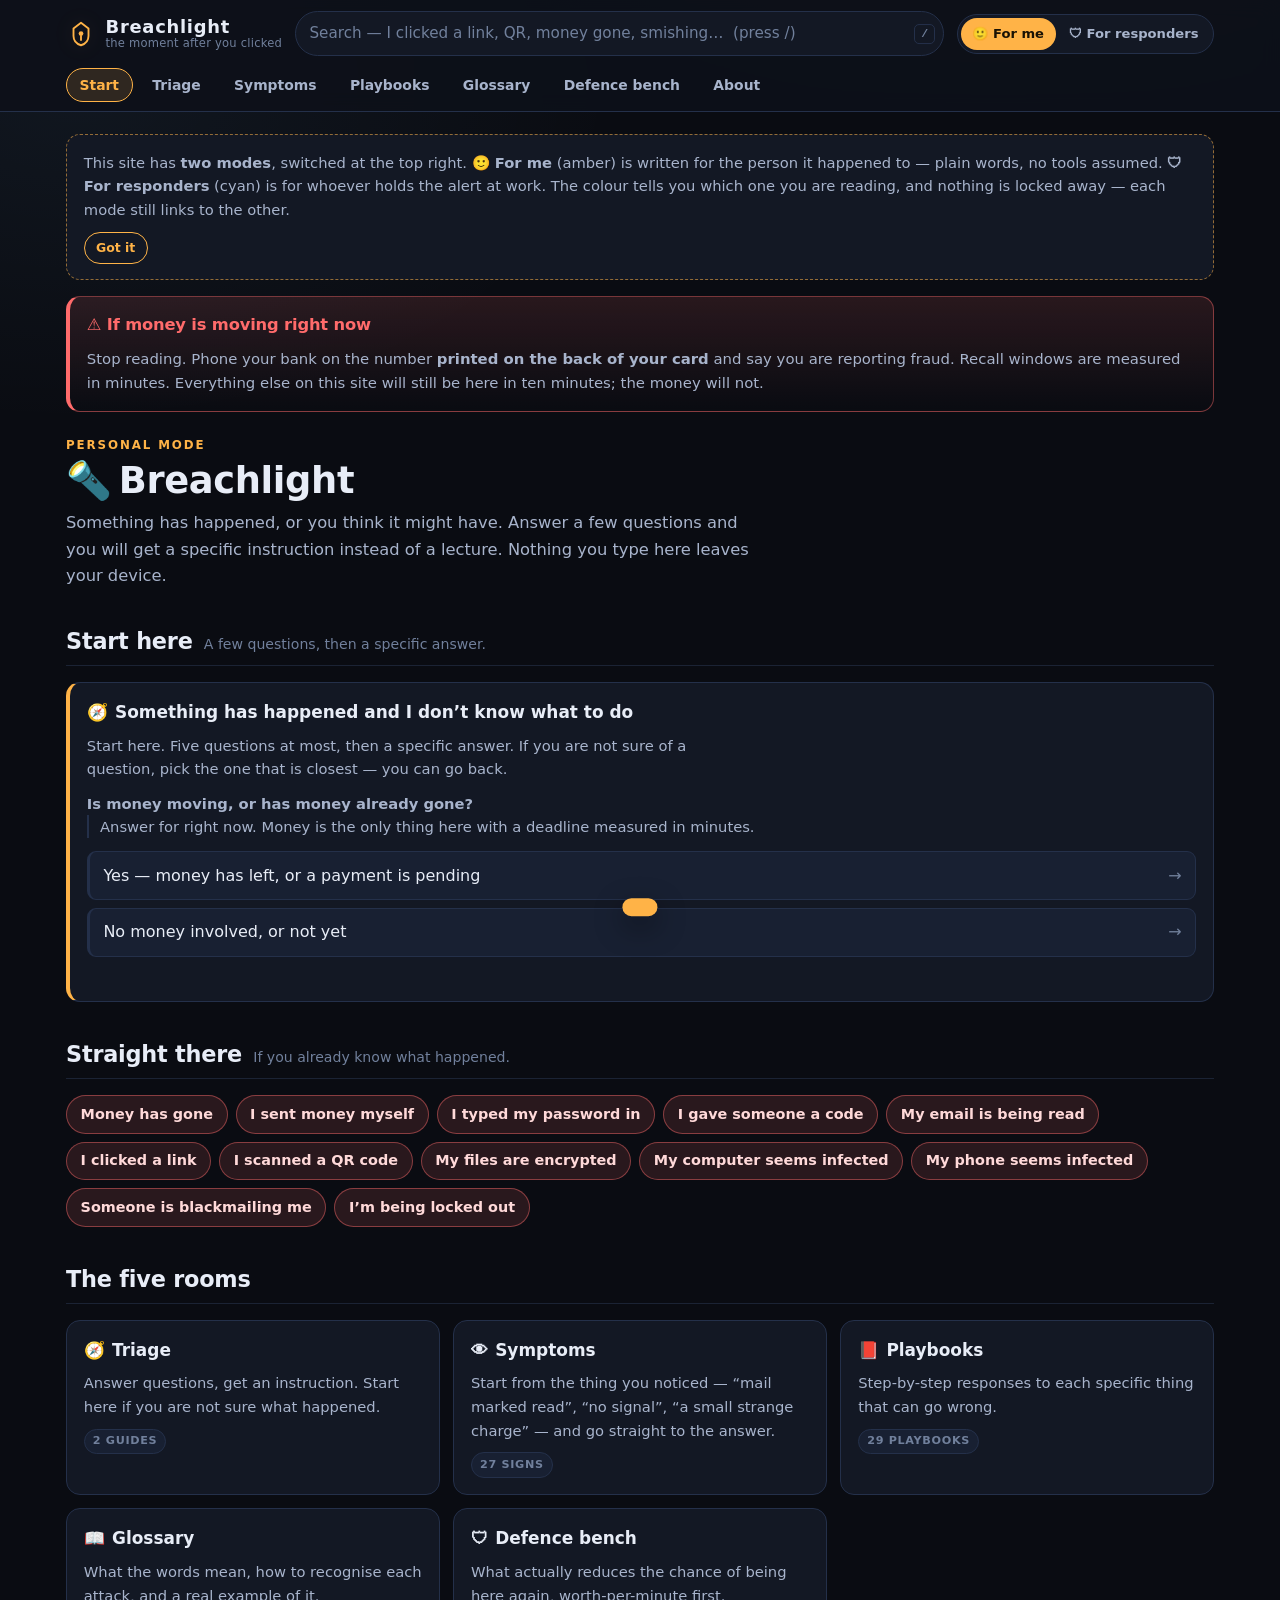
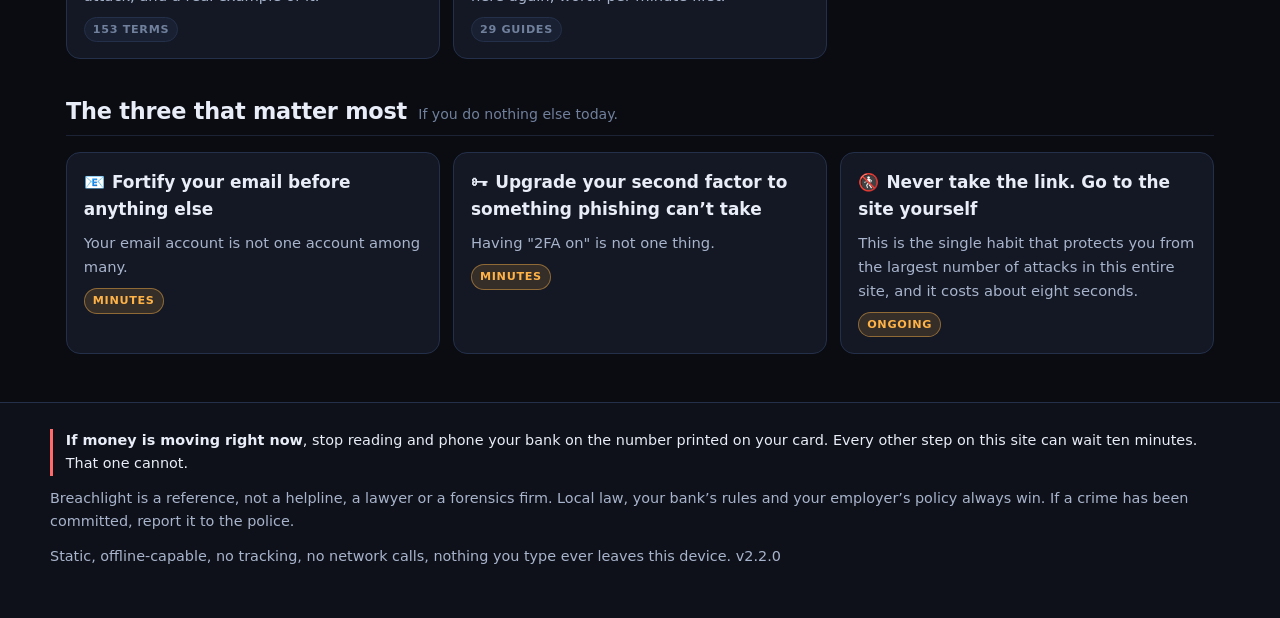
==== index.html @ ed61ec13 "Breachlight: migrate from rami.party/workshop/breachlight to breach.labidi.eu Full site + Logscope +" ====
<!DOCTYPE html>
<html lang="en" data-aud="user">

<head>
    <meta charset="UTF-8">
    <meta name="viewport" content="width=device-width, initial-scale=1.0, viewport-fit=cover">
    <title>Breachlight · What to do the moment after you clicked</title>

    <meta name="description"
        content="Breachlight — incident triage for the moment after you clicked. Interactive decision trees for phishing, stolen passwords, missing money, malicious QR codes, hijacked accounts and ransomware, plus a plain-language glossary and a defence bench. Two modes: one for people, one for responders.">
    <meta name="theme-color" content="#0a0c12">
    <meta name="color-scheme" content="dark">
    <meta name="robots" content="index, follow">
    <link rel="canonical" href="https://breach.labidi.eu/">

    <!--
      OFFLINE POLICY
      No fonts, no CDNs, no analytics, no frameworks, no trackers. Every byte
      this page needs is in this folder. A page that tells you not to trust
      strange servers has no business calling any.
    -->
    <link rel="stylesheet" href="style.css">
    <link rel="manifest" href="manifest.webmanifest">
    <link rel="icon"
        href="data:image/svg+xml,%3Csvg xmlns='http://www.w3.org/2000/svg' viewBox='0 0 64 64'%3E%3Crect width='64' height='64' rx='12' fill='%230a0c12'/%3E%3Cpath d='M32 8 L48 20 v16 c0 10-7 17-16 20-9-3-16-10-16-20V20Z' fill='none' stroke='%23ffb347' stroke-width='3.5' stroke-linejoin='round'/%3E%3Ccircle cx='32' cy='31' r='5' fill='%23ffb347'/%3E%3Cpath d='M32 36v9' stroke='%23ffb347' stroke-width='3.5' stroke-linecap='round'/%3E%3C/svg%3E">
</head>

<body>
    <a class="skip" href="#main">Skip to content</a>

    <header class="hdr">
        <div class="hdr-row">
            <a class="brand" href="#/" aria-label="Breachlight — home">
                <span class="brand-mark" aria-hidden="true">
                    <svg viewBox="0 0 64 64" width="30" height="30">
                        <path d="M32 8 L48 20 v16 c0 10-7 17-16 20-9-3-16-10-16-20V20Z" fill="none"
                            stroke="currentColor" stroke-width="4" stroke-linejoin="round" />
                        <circle cx="32" cy="31" r="5" fill="currentColor" />
                        <path d="M32 36v9" stroke="currentColor" stroke-width="4" stroke-linecap="round" />
                    </svg>
                </span>
                <span class="brand-text">
                    <b>Breachlight</b>
                    <small>the moment after you clicked</small>
                </span>
            </a>

            <div class="hdr-search">
                <label class="sr-only" for="q">Search everything</label>
                <input id="q" type="search" autocomplete="off" spellcheck="false" enterkeyhint="search"
                    placeholder="Search — I clicked a link, QR, money gone, smishing…  (press /)">
                <kbd class="search-kbd" aria-hidden="true">/</kbd>
            </div>

            <div class="hdr-tools">
                <div class="aud-switch" role="group" aria-label="Who is reading">
                    <button type="button" class="aud-btn" data-aud-set="user" aria-pressed="true">
                        <span aria-hidden="true">🙂</span> For me
                    </button>
                    <button type="button" class="aud-btn" data-aud-set="pro" aria-pressed="false">
                        <span aria-hidden="true">🛡</span> For responders
                    </button>
                </div>
                <button type="button" id="installBtn" class="icon-btn" hidden
                    title="Install Breachlight as an app on this device">⤓</button>
            </div>
        </div>

        <nav class="rail" id="rail" aria-label="Sections"></nav>
    </header>

    <div class="shell">
        <main id="main" tabindex="-1"></main>
    </div>

    <footer class="ftr">
        <p class="panic"><b>If money is moving right now</b>, stop reading and phone your bank on the
            number printed on your card. Every other step on this site can wait ten minutes. That one cannot.</p>
        <p>Breachlight is a reference, not a helpline, a lawyer or a forensics firm. Local law, your bank’s
            rules and your employer’s policy always win. If a crime has been committed, report it to the police.</p>
        <p class="muted">Static, offline-capable, no tracking, no network calls, nothing you type ever
            leaves this device. <span id="verLine"></span></p>
    </footer>

    <div id="toast" class="toast" role="status" aria-live="polite"></div>

    <script src="core.js"></script>

    <script src="data-terms.js"></script>
    <script src="data-defend.js"></script>
    <script src="data-plays.js"></script>
    <script src="data-trees.js"></script>
    <script src="data-logs.js"></script>
    <script src="data-ad-entra.js"></script>
    <script src="data-ad-entra-plays.js"></script>
    <script src="data-phish-plays.js"></script>

    <script src="pages.js"></script>
    <script src="app.js"></script>
</body>

</html>
---- style.css ----
/* ==========================================================================
   Breachlight — style.css
   --------------------------------------------------------------------------
   One stylesheet, no imports, no web fonts. The whole palette pivots on
   [data-aud] so the responder mode reads as a different instrument without
   duplicating a single rule.
   ========================================================================== */

:root {
    --bg: #0a0c12;
    --bg-2: #0e1119;
    --panel: #131824;
    --panel-2: #182032;
    --line: #24304a;
    --line-soft: #1b2334;

    --ink: #e8edf7;
    --ink-2: #a8b4cc;
    --ink-3: #71809c;

    --accent: #ffb347;
    --accent-ink: #1a1204;
    --accent-soft: rgba(255, 179, 71, .14);

    --crit: #ff6b6b;
    --crit-soft: rgba(255, 107, 107, .13);
    --warn: #ffd166;
    --ok: #5fd39b;
    --ok-soft: rgba(95, 211, 155, .13);
    --info: #7cc4ff;

    --radius: 14px;
    --radius-s: 9px;
    --shadow: 0 10px 30px rgba(0, 0, 0, .45);
    --maxw: 1180px;

    --fs: 16px;
    --mono: ui-monospace, "Cascadia Mono", "SFMono-Regular", Menlo, Consolas, monospace;
    --sans: system-ui, -apple-system, "Segoe UI", Roboto, "Helvetica Neue", Arial, sans-serif;
}

html[data-aud="pro"] {
    --bg: #070a10;
    --bg-2: #0b0f16;
    --panel: #101722;
    --panel-2: #151f2e;
    --line: #1f3350;
    --accent: #56d3ff;
    --accent-ink: #04161d;
    --accent-soft: rgba(86, 211, 255, .13);
}

* {
    box-sizing: border-box;
}

html {
    font-size: var(--fs);
    scroll-behavior: smooth;
}

@media (prefers-reduced-motion: reduce) {
    html {
        scroll-behavior: auto;
    }

    *,
    *::before,
    *::after {
        animation-duration: .001ms !important;
        transition-duration: .001ms !important;
    }
}

body {
    margin: 0;
    background:
        radial-gradient(1100px 620px at 78% -12%, rgba(255, 179, 71, .07), transparent 62%),
        radial-gradient(900px 560px at 6% 4%, rgba(124, 196, 255, .06), transparent 60%),
        var(--bg);
    color: var(--ink);
    font-family: var(--sans);
    line-height: 1.62;
    -webkit-text-size-adjust: 100%;
}

html[data-aud="pro"] body {
    background:
        radial-gradient(1100px 620px at 78% -12%, rgba(86, 211, 255, .08), transparent 62%),
        radial-gradient(900px 560px at 6% 4%, rgba(120, 90, 255, .05), transparent 60%),
        var(--bg);
}

img,
svg {
    max-width: 100%;
}

a {
    color: var(--accent);
    text-underline-offset: 3px;
}

a:hover {
    color: var(--ink);
}

:focus-visible {
    outline: 3px solid var(--accent);
    outline-offset: 2px;
    border-radius: 4px;
}

.sr-only {
    position: absolute !important;
    width: 1px;
    height: 1px;
    padding: 0;
    margin: -1px;
    overflow: hidden;
    clip: rect(0 0 0 0);
    white-space: nowrap;
    border: 0;
}

.skip {
    position: absolute;
    left: -9999px;
    top: 0;
    z-index: 60;
    background: var(--accent);
    color: var(--accent-ink);
    padding: .6rem 1rem;
    font-weight: 700;
    border-radius: 0 0 var(--radius-s) 0;
}

.skip:focus {
    left: 0;
}

/* ------------------------------------------------------------------ header */

.hdr {
    position: sticky;
    top: 0;
    z-index: 40;
    background: color-mix(in srgb, var(--bg-2) 92%, transparent);
    backdrop-filter: blur(10px);
    border-bottom: 1px solid var(--line);
}

.hdr-row {
    max-width: var(--maxw);
    margin: 0 auto;
    padding: .7rem 1rem;
    display: grid;
    grid-template-columns: minmax(0, auto) minmax(0, 1fr) minmax(0, auto);
    gap: .8rem;
    align-items: center;
}

.brand {
    display: flex;
    gap: .6rem;
    align-items: center;
    text-decoration: none;
    color: var(--accent);
    min-width: 0;
}

.brand-mark {
    display: grid;
    place-items: center;
    flex: 0 0 auto;
    filter: drop-shadow(0 0 10px var(--accent-soft));
}

.brand-text {
    display: flex;
    flex-direction: column;
    line-height: 1.15;
    min-width: 0;
}

.brand-text b {
    font-size: 1.12rem;
    letter-spacing: .04em;
    color: var(--ink);
}

.brand-text small {
    font-size: .72rem;
    color: var(--ink-3);
    letter-spacing: .02em;
}

.hdr-search {
    position: relative;
    min-width: 0;
}

.hdr-search input {
    width: 100%;
    padding: .58rem 2.2rem .58rem .85rem;
    background: var(--panel);
    border: 1px solid var(--line);
    border-radius: 999px;
    color: var(--ink);
    font: inherit;
    font-size: .95rem;
}

.hdr-search input::placeholder {
    color: var(--ink-3);
}

.search-kbd {
    position: absolute;
    right: .55rem;
    top: 50%;
    transform: translateY(-50%);
    font: 600 .72rem/1 var(--mono);
    color: var(--ink-3);
    border: 1px solid var(--line);
    border-radius: 5px;
    padding: .2rem .38rem;
    pointer-events: none;
}

.hdr-tools {
    display: flex;
    gap: .5rem;
    align-items: center;
    justify-content: flex-end;
}

.aud-switch {
    display: flex;
    background: var(--panel);
    border: 1px solid var(--line);
    border-radius: 999px;
    padding: 3px;
    gap: 2px;
}

.aud-btn {
    font: inherit;
    font-size: .82rem;
    font-weight: 600;
    color: var(--ink-2);
    background: transparent;
    border: 0;
    border-radius: 999px;
    padding: .34rem .72rem;
    cursor: pointer;
    white-space: nowrap;
}

.aud-btn[aria-pressed="true"] {
    background: var(--accent);
    color: var(--accent-ink);
}

.icon-btn {
    font: inherit;
    background: var(--panel);
    border: 1px solid var(--line);
    color: var(--ink-2);
    border-radius: var(--radius-s);
    padding: .38rem .6rem;
    cursor: pointer;
}

.icon-btn:hover {
    color: var(--accent);
    border-color: var(--accent);
}

.rail {
    max-width: var(--maxw);
    margin: 0 auto;
    padding: 0 1rem .55rem;
    display: flex;
    gap: .4rem;
    overflow-x: auto;
    scrollbar-width: thin;
}

.rail a {
    flex: 0 0 auto;
    text-decoration: none;
    color: var(--ink-2);
    font-size: .87rem;
    font-weight: 600;
    padding: .32rem .78rem;
    border-radius: 999px;
    border: 1px solid transparent;
    white-space: nowrap;
}

.rail a:hover {
    color: var(--ink);
    background: var(--panel);
}

.rail a[aria-current="page"] {
    color: var(--accent);
    border-color: var(--accent);
    background: var(--accent-soft);
}

/* -------------------------------------------------------------------- shell */

.shell {
    max-width: var(--maxw);
    margin: 0 auto;
    padding: 1.4rem 1rem 3rem;
}

main:focus {
    outline: none;
}

.page-head {
    margin-bottom: 1.4rem;
}

.eyebrow {
    margin: 0 0 .25rem;
    font-size: .74rem;
    letter-spacing: .16em;
    text-transform: uppercase;
    color: var(--accent);
    font-weight: 700;
}

h1 {
    margin: 0 0 .5rem;
    font-size: clamp(1.55rem, 4.2vw, 2.3rem);
    line-height: 1.18;
    letter-spacing: -.01em;
}

h2 {
    font-size: clamp(1.15rem, 2.6vw, 1.4rem);
    margin: 2rem 0 .8rem;
    letter-spacing: -.01em;
}

h3 {
    font-size: 1.06rem;
    margin: 0 0 .45rem;
}

h4 {
    font-size: .97rem;
    margin: 1rem 0 .35rem;
}

p {
    margin: 0 0 .8rem;
}

.lede {
    color: var(--ink-2);
    font-size: 1.02rem;
    max-width: 68ch;
}

.muted {
    color: var(--ink-3);
    font-size: .88rem;
}

code {
    font-family: var(--mono);
    font-size: .88em;
    background: var(--panel-2);
    border: 1px solid var(--line-soft);
    border-radius: 5px;
    padding: .06em .34em;
    word-break: break-word;
}

.g {
    margin-right: .45rem;
}

.sec-head {
    display: flex;
    align-items: baseline;
    gap: .7rem;
    border-bottom: 1px solid var(--line-soft);
    padding-bottom: .35rem;
    margin: 2.1rem 0 1rem;
    flex-wrap: wrap;
}

.sec-head h2 {
    margin: 0;
}

.sec-head .muted {
    margin: 0;
}

/* --------------------------------------------------------------- the panic */

.panic-bar {
    display: grid;
    gap: .55rem;
    background: linear-gradient(180deg, var(--crit-soft), transparent);
    border: 1px solid color-mix(in srgb, var(--crit) 45%, transparent);
    border-left: 4px solid var(--crit);
    border-radius: var(--radius);
    padding: .95rem 1.05rem;
    margin: 0 0 1.5rem;
}

.panic-bar h2 {
    margin: 0;
    font-size: 1.02rem;
    color: var(--crit);
}

.panic-bar p {
    margin: 0;
    color: var(--ink-2);
    font-size: .93rem;
}

/* One-time explainer of the two modes, shown on the first visit only. */
.mode-intro {
    display: grid;
    gap: .6rem;
    justify-items: start;
    background: var(--panel);
    border: 1px dashed color-mix(in srgb, var(--accent) 55%, transparent);
    border-radius: var(--radius);
    padding: .95rem 1.05rem;
    margin: 0 0 1rem;
}

.mode-intro p {
    margin: 0;
    color: var(--ink-2);
    font-size: .92rem;
}

/* Programmatic focus targets (tree questions/results) need no visible ring —
   they are not interactive; the ring stays on real controls. */
[tabindex="-1"]:focus {
    outline: none;
}

/* ---------------------------------------------------------------- controls */

.btn-row {
    display: flex;
    gap: .55rem;
    flex-wrap: wrap;
    margin: .9rem 0;
}

.btn {
    display: inline-flex;
    align-items: center;
    gap: .4rem;
    font: inherit;
    font-weight: 700;
    font-size: .92rem;
    text-decoration: none;
    cursor: pointer;
    padding: .55rem 1rem;
    border-radius: 999px;
    border: 1px solid var(--accent);
    background: var(--accent);
    color: var(--accent-ink);
}

.btn:hover {
    filter: brightness(1.12);
    color: var(--accent-ink);
}

.btn.ghost {
    background: transparent;
    color: var(--accent);
}

.btn.ghost:hover {
    background: var(--accent-soft);
    color: var(--accent);
}

.btn.tiny {
    font-size: .78rem;
    padding: .3rem .7rem;
}

.btn.danger {
    background: var(--crit);
    border-color: var(--crit);
    color: #180404;
}

/* ------------------------------------------------------------------- cards */

.grid {
    display: grid;
    gap: .85rem;
    grid-template-columns: repeat(auto-fill, minmax(min(280px, 100%), 1fr));
}

.grid.wide {
    grid-template-columns: repeat(auto-fill, minmax(min(370px, 100%), 1fr));
}

.card {
    background: var(--panel);
    border: 1px solid var(--line);
    border-radius: var(--radius);
    padding: 1rem 1.05rem;
    min-width: 0;
}

a.card {
    display: block;
    text-decoration: none;
    color: inherit;
    transition: border-color .15s ease, transform .15s ease;
}

a.card:hover {
    border-color: var(--accent);
    transform: translateY(-2px);
    color: inherit;
}

a.card h3 {
    color: var(--ink);
}

.card p {
    color: var(--ink-2);
    font-size: .92rem;
    margin: 0;
}

.card .meta {
    display: flex;
    gap: .4rem;
    flex-wrap: wrap;
    margin-top: .6rem;
}

.card.urgent {
    border-color: color-mix(in srgb, var(--crit) 55%, transparent);
    background: linear-gradient(180deg, var(--crit-soft), var(--panel) 55%);
}

/* -------------------------------------------------------------------- tags */

.tag {
    display: inline-block;
    font-size: .7rem;
    font-weight: 700;
    letter-spacing: .06em;
    text-transform: uppercase;
    padding: .16rem .5rem;
    border-radius: 999px;
    border: 1px solid var(--line);
    color: var(--ink-3);
    background: var(--panel-2);
    white-space: nowrap;
}

.tag.critical {
    color: var(--crit);
    border-color: color-mix(in srgb, var(--crit) 50%, transparent);
    background: var(--crit-soft);
}

.tag.high {
    color: var(--warn);
    border-color: color-mix(in srgb, var(--warn) 45%, transparent);
    background: rgba(255, 209, 102, .1);
}

.tag.ok {
    color: var(--ok);
    border-color: color-mix(in srgb, var(--ok) 45%, transparent);
    background: var(--ok-soft);
}

.tag.info {
    color: var(--info);
    border-color: color-mix(in srgb, var(--info) 45%, transparent);
    background: rgba(124, 196, 255, .1);
}

.tag.medium {
    color: var(--info);
    border-color: color-mix(in srgb, var(--info) 40%, transparent);
    background: rgba(124, 196, 255, .08);
}

/* Collapsible catalogue entries — audit operations and log sources. */
.op {
    background: var(--panel);
    border: 1px solid var(--line);
    border-left: 3px solid var(--line);
    border-radius: var(--radius-s);
    padding: .7rem .95rem;
    margin-bottom: .5rem;
}

.op>summary {
    cursor: pointer;
    display: flex;
    gap: .5rem;
    align-items: center;
    flex-wrap: wrap;
    font-size: .95rem;
}

.op>summary::-webkit-details-marker {
    color: var(--ink-3);
}

.op .op-name {
    background: var(--panel-2);
    color: var(--accent);
    font-size: .86rem;
}

.op .op-src {
    font-size: .7rem;
    letter-spacing: .08em;
    text-transform: uppercase;
    color: var(--ink-3);
    margin-left: auto;
}

.op .op-means {
    margin: .7rem 0 0;
    color: var(--ink-2);
    font-size: .92rem;
}

.op[open] {
    border-left-color: var(--accent);
}

.op .spot {
    margin: .25rem 0 0;
    padding-left: 1.2rem;
    font-size: .9rem;
    color: var(--ink-2);
}

.op .spot li {
    margin-bottom: .28rem;
}

.op.logsrc>summary b {
    color: var(--ink);
}

.rail a.rail-tool {
    color: var(--ok);
    border-color: color-mix(in srgb, var(--ok) 40%, transparent);
}

.rail a.rail-tool:hover {
    background: var(--ok-soft);
    color: var(--ok);
}

.tag.accent {
    color: var(--accent);
    border-color: color-mix(in srgb, var(--accent) 45%, transparent);
    background: var(--accent-soft);
}

/* ------------------------------------------------------------- jump links */

.jump {
    display: flex;
    flex-wrap: wrap;
    gap: .5rem;
}

.jump-link {
    display: inline-flex;
    align-items: center;
    gap: .4rem;
    text-decoration: none;
    font-size: .9rem;
    font-weight: 600;
    color: var(--ink);
    background: var(--panel);
    border: 1px solid var(--line);
    border-radius: 999px;
    padding: .42rem .85rem;
}

.jump-link:hover {
    border-color: var(--accent);
    color: var(--accent);
}

.jump-link.urgent {
    border-color: color-mix(in srgb, var(--crit) 45%, transparent);
    background: var(--crit-soft);
    color: #ffd9d9;
}

.jump-link.urgent:hover {
    border-color: var(--crit);
    color: #fff;
}

/* ------------------------------------------------------------------- trees */

.tree {
    border-left: 4px solid var(--accent);
}

.trail {
    list-style: none;
    display: flex;
    flex-wrap: wrap;
    gap: .3rem .45rem;
    margin: 0 0 .8rem;
    padding: 0;
    font-size: .78rem;
    color: var(--ink-3);
}

.trail li {
    background: var(--panel-2);
    border: 1px solid var(--line-soft);
    border-radius: 999px;
    padding: .1rem .55rem;
}

.trail li::after {
    content: " ›";
    color: var(--ink-3);
}

.trail li:last-child::after {
    content: "";
}

.tree-question {
    font-size: 1.12rem;
    font-weight: 600;
    line-height: 1.4;
    margin: 0 0 .4rem;
}

.tree-opts {
    display: grid;
    gap: .5rem;
    margin-top: .8rem;
}

.tree-opt {
    font: inherit;
    text-align: left;
    cursor: pointer;
    background: var(--panel-2);
    border: 1px solid var(--line);
    border-left: 3px solid var(--line);
    color: var(--ink);
    border-radius: var(--radius-s);
    padding: .65rem .85rem;
    display: flex;
    justify-content: space-between;
    gap: .8rem;
    align-items: center;
}

.tree-opt:hover {
    border-color: var(--accent);
    border-left-color: var(--accent);
    background: var(--accent-soft);
}

.tree-opt .arrow {
    color: var(--ink-3);
    flex: 0 0 auto;
}

.tree-opt:hover .arrow {
    color: var(--accent);
}

.tree-result {
    background: var(--panel-2);
    border: 1px solid var(--line);
    border-radius: var(--radius-s);
    padding: .9rem 1rem;
}

.tree-result h4 {
    margin: 0 0 .55rem;
    font-size: 1.08rem;
    display: flex;
    gap: .55rem;
    align-items: center;
    flex-wrap: wrap;
}

.tree-result ol {
    margin: 0;
    padding-left: 1.25rem;
}

.tree-result li {
    margin-bottom: .35rem;
}

.note {
    font-size: .87rem;
    color: var(--ink-3);
    border-left: 2px solid var(--line);
    padding-left: .7rem;
    margin: .7rem 0 0;
}

/* --------------------------------------------------------------- playbooks */

.play-clock {
    display: flex;
    align-items: center;
    gap: .55rem;
    font-weight: 600;
    font-size: .92rem;
    color: var(--warn);
    background: rgba(255, 209, 102, .09);
    border: 1px solid rgba(255, 209, 102, .3);
    border-radius: var(--radius-s);
    padding: .55rem .8rem;
    margin: 0 0 1rem;
}

.signs {
    background: var(--panel);
    border: 1px solid var(--line);
    border-radius: var(--radius);
    padding: .9rem 1.05rem;
    margin-bottom: 1.2rem;
}

.signs h3 {
    font-size: .82rem;
    letter-spacing: .1em;
    text-transform: uppercase;
    color: var(--ink-3);
}

.signs ul {
    margin: 0;
    padding-left: 1.15rem;
}

.signs li {
    margin-bottom: .25rem;
    color: var(--ink-2);
    font-size: .93rem;
}

.step-block {
    margin: 0 0 1.15rem;
    background: var(--panel);
    border: 1px solid var(--line);
    border-left: 4px solid var(--line);
    border-radius: var(--radius);
    padding: .95rem 1.1rem;
}

.step-block.do {
    border-left-color: var(--ok);
}

.step-block.first {
    border-left-color: var(--crit);
}

.step-block.dont {
    border-left-color: var(--crit);
    background: linear-gradient(180deg, var(--crit-soft), var(--panel) 60%);
}

.step-block.note {
    border-left-color: var(--info);
}

.step-block.evidence {
    border-left-color: var(--accent);
}

.step-block>h3 {
    display: flex;
    align-items: center;
    gap: .5rem;
    flex-wrap: wrap;
    margin-bottom: .6rem;
}

.step-block ol,
.step-block ul {
    margin: 0;
    padding-left: 1.3rem;
}

.step-block li {
    margin-bottom: .42rem;
}

.step-block li:last-child {
    margin-bottom: 0;
}

.step-block li b {
    color: var(--ink);
}

.query {
    margin: .7rem 0 0;
}

.query-label {
    font-size: .78rem;
    color: var(--ink-3);
    text-transform: uppercase;
    letter-spacing: .08em;
    margin-bottom: .25rem;
    display: flex;
    gap: .5rem;
    align-items: center;
    flex-wrap: wrap;
}

pre {
    margin: 0;
    background: #060910;
    border: 1px solid var(--line);
    border-radius: var(--radius-s);
    padding: .75rem .85rem;
    overflow-x: auto;
    font-family: var(--mono);
    font-size: .82rem;
    line-height: 1.55;
    color: #cfe3ff;
    min-width: 0;
}

.copy-btn {
    font: inherit;
    font-size: .74rem;
    font-weight: 700;
    cursor: pointer;
    background: transparent;
    border: 1px solid var(--line);
    color: var(--ink-3);
    border-radius: 5px;
    padding: .1rem .45rem;
    text-transform: none;
    letter-spacing: 0;
}

.copy-btn:hover {
    color: var(--accent);
    border-color: var(--accent);
}

/* ----------------------------------------------------------------- glossary */

.term {
    background: var(--panel);
    border: 1px solid var(--line);
    border-radius: var(--radius);
    padding: 1rem 1.1rem;
    scroll-margin-top: 8rem;
}

.term h3 {
    display: flex;
    align-items: center;
    gap: .5rem;
    flex-wrap: wrap;
    margin-bottom: .15rem;
}

.term .also {
    font-size: .8rem;
    color: var(--ink-3);
    margin: 0 0 .5rem;
}

.term .say {
    font-family: var(--mono);
    font-size: .8rem;
    color: var(--info);
}

.term p {
    font-size: .93rem;
}

.term .eg {
    border-left: 3px solid var(--line);
    padding: .1rem 0 .1rem .8rem;
    color: var(--ink-2);
    font-size: .9rem;
    font-style: italic;
    margin: .6rem 0 0;
}

.term .spot {
    margin: .7rem 0 0;
    padding-left: 1.15rem;
    font-size: .89rem;
    color: var(--ink-2);
}

.term .spot li {
    margin-bottom: .2rem;
}

.term .spot-h {
    font-size: .76rem;
    letter-spacing: .1em;
    text-transform: uppercase;
    color: var(--ink-3);
    margin: .8rem 0 .2rem;
    font-weight: 700;
}

.az {
    display: flex;
    flex-wrap: wrap;
    gap: .35rem;
    margin-bottom: 1.2rem;
}

.az button {
    font: inherit;
    font-size: .84rem;
    font-weight: 600;
    cursor: pointer;
    background: var(--panel);
    border: 1px solid var(--line);
    color: var(--ink-2);
    border-radius: 999px;
    padding: .28rem .7rem;
}

.az button[aria-pressed="true"] {
    background: var(--accent);
    border-color: var(--accent);
    color: var(--accent-ink);
}

/* ------------------------------------------------------------------ defence */

.def-head {
    display: flex;
    gap: .5rem;
    flex-wrap: wrap;
    align-items: center;
    margin-bottom: .5rem;
}

.checklist {
    list-style: none;
    margin: 0;
    padding: 0;
}

.checklist li {
    display: flex;
    gap: .65rem;
    align-items: flex-start;
    padding: .5rem 0;
    border-bottom: 1px dashed var(--line-soft);
}

.checklist li:last-child {
    border-bottom: 0;
}

.checklist input {
    margin-top: .35rem;
    width: 1.05rem;
    height: 1.05rem;
    accent-color: var(--accent);
    flex: 0 0 auto;
}

.checklist span {
    min-width: 0;
}

.checklist li.done span {
    color: var(--ink-3);
    text-decoration: line-through;
}

.progress {
    height: 7px;
    background: var(--panel-2);
    border: 1px solid var(--line);
    border-radius: 999px;
    overflow: hidden;
    margin: .5rem 0 1rem;
}

.progress i {
    display: block;
    height: 100%;
    background: var(--accent);
    transition: width .25s ease;
}

/* ------------------------------------------------------------------ search */

.hits {
    display: grid;
    gap: .6rem;
}

.hit {
    display: block;
    text-decoration: none;
    color: inherit;
    background: var(--panel);
    border: 1px solid var(--line);
    border-radius: var(--radius-s);
    padding: .7rem .9rem;
}

.hit:hover {
    border-color: var(--accent);
    color: inherit;
}

.hit b {
    display: block;
    font-size: .98rem;
}

.hit small {
    color: var(--ink-3);
    font-size: .84rem;
}

.hit .kind {
    float: right;
    font-size: .68rem;
    letter-spacing: .08em;
    text-transform: uppercase;
    color: var(--ink-3);
    margin-left: .5rem;
}

/* ------------------------------------------------------------------ footer */

.ftr {
    border-top: 1px solid var(--line);
    background: var(--bg-2);
    padding: 1.6rem 1rem 2.4rem;
}

.ftr>p {
    max-width: var(--maxw);
    margin: 0 auto .7rem;
    font-size: .9rem;
    color: var(--ink-2);
}

.ftr .panic {
    color: var(--ink);
    border-left: 3px solid var(--crit);
    padding-left: .8rem;
}

/* ------------------------------------------------------------------- toast */

.toast {
    position: fixed;
    left: 50%;
    bottom: 1.2rem;
    transform: translate(-50%, 200%);
    background: var(--accent);
    color: var(--accent-ink);
    font-weight: 700;
    font-size: .9rem;
    padding: .55rem 1.1rem;
    border-radius: 999px;
    box-shadow: var(--shadow);
    z-index: 60;
    transition: transform .25s ease;
    max-width: min(90vw, 30rem);
    text-align: center;
}

.toast.on {
    transform: translate(-50%, 0);
}

/* -------------------------------------------------------------- responsive */

@media (max-width: 860px) {
    .hdr-row {
        grid-template-columns: minmax(0, 1fr) minmax(0, auto);
        grid-template-areas: "brand tools" "search search";
    }

    .brand {
        grid-area: brand;
    }

    .hdr-tools {
        grid-area: tools;
    }

    .hdr-search {
        grid-area: search;
    }

    .search-kbd {
        display: none;
    }
}

@media (max-width: 560px) {
    :root {
        --fs: 15.5px;
    }

    .aud-btn {
        font-size: .78rem;
        padding: .34rem .55rem;
    }

    .brand-text small {
        display: none;
    }

    .tree-opt {
        padding: .7rem .8rem;
    }
}

@media print {

    .hdr,
    .ftr,
    .btn-row,
    .toast,
    .az {
        display: none !important;
    }

    body {
        background: #fff;
        color: #000;
    }

    .card,
    .step-block,
    .term {
        border: 1px solid #999;
        background: #fff;
        break-inside: avoid;
    }
}
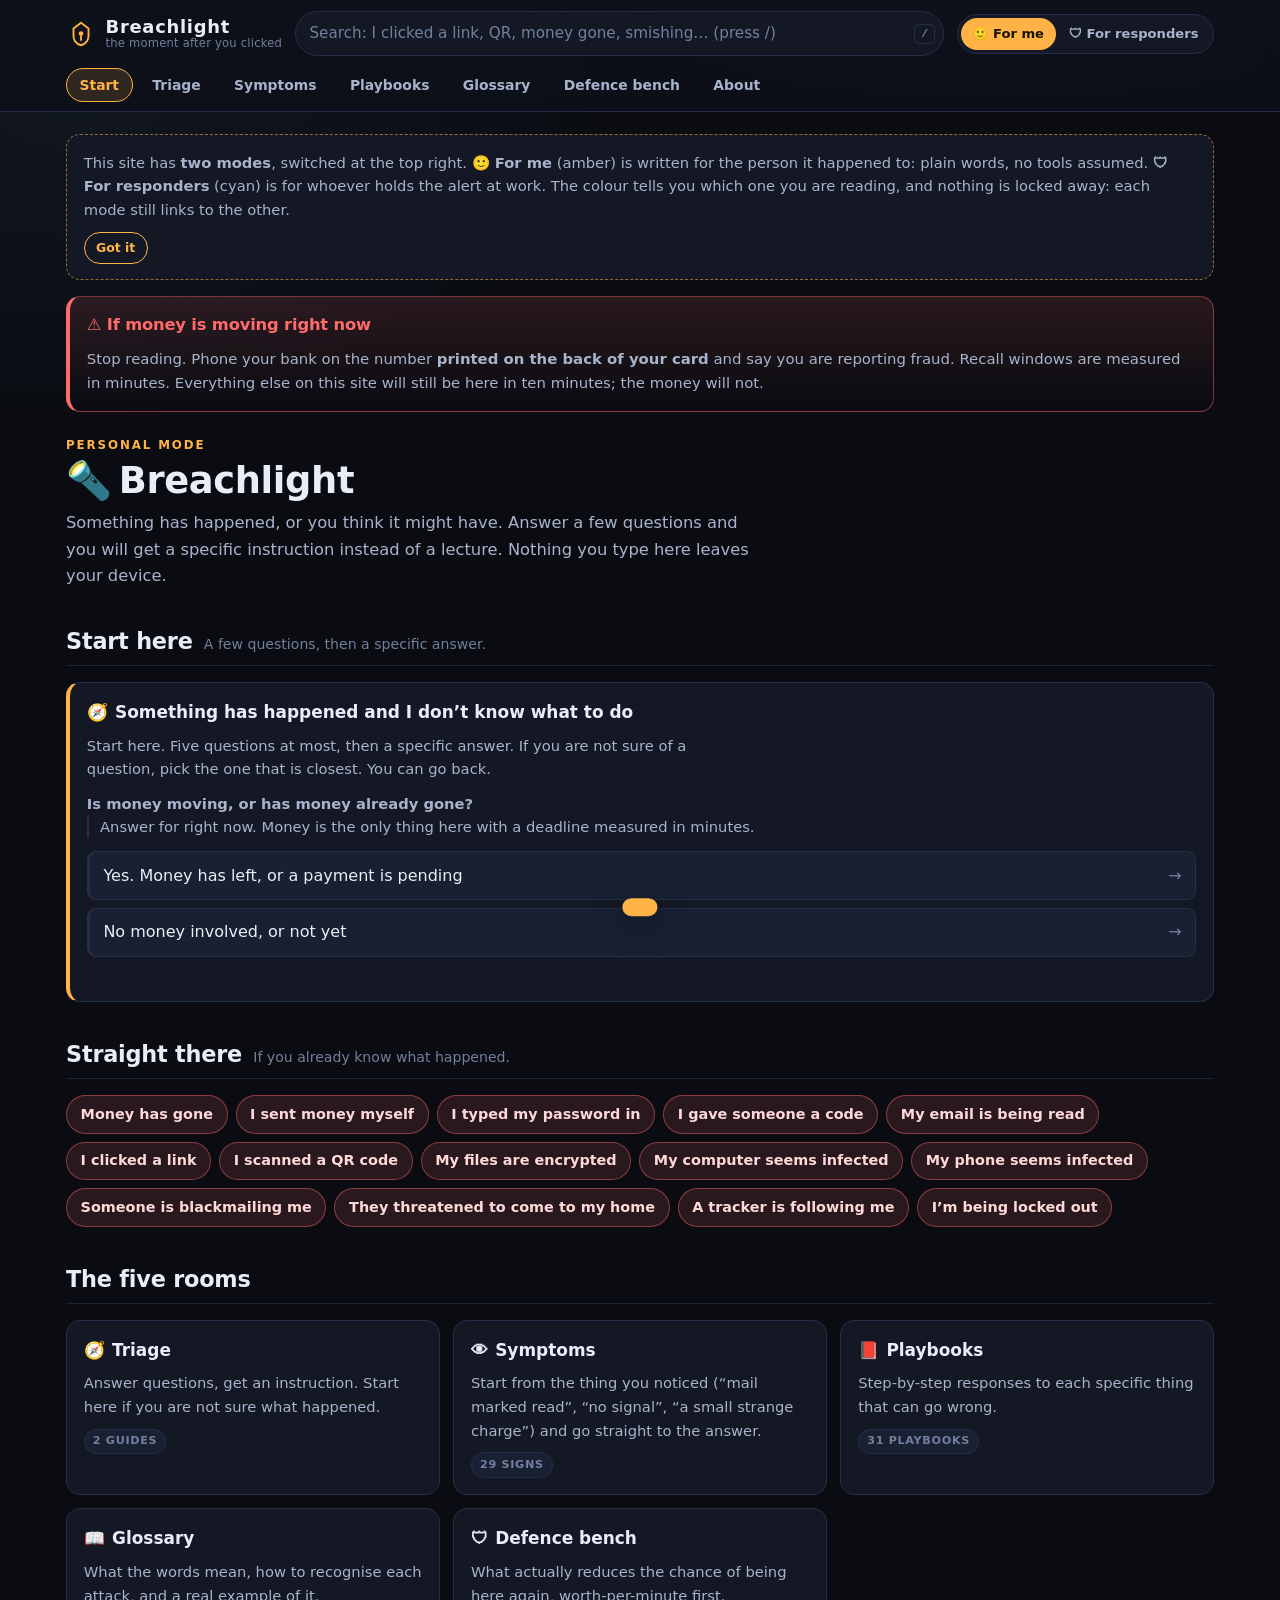
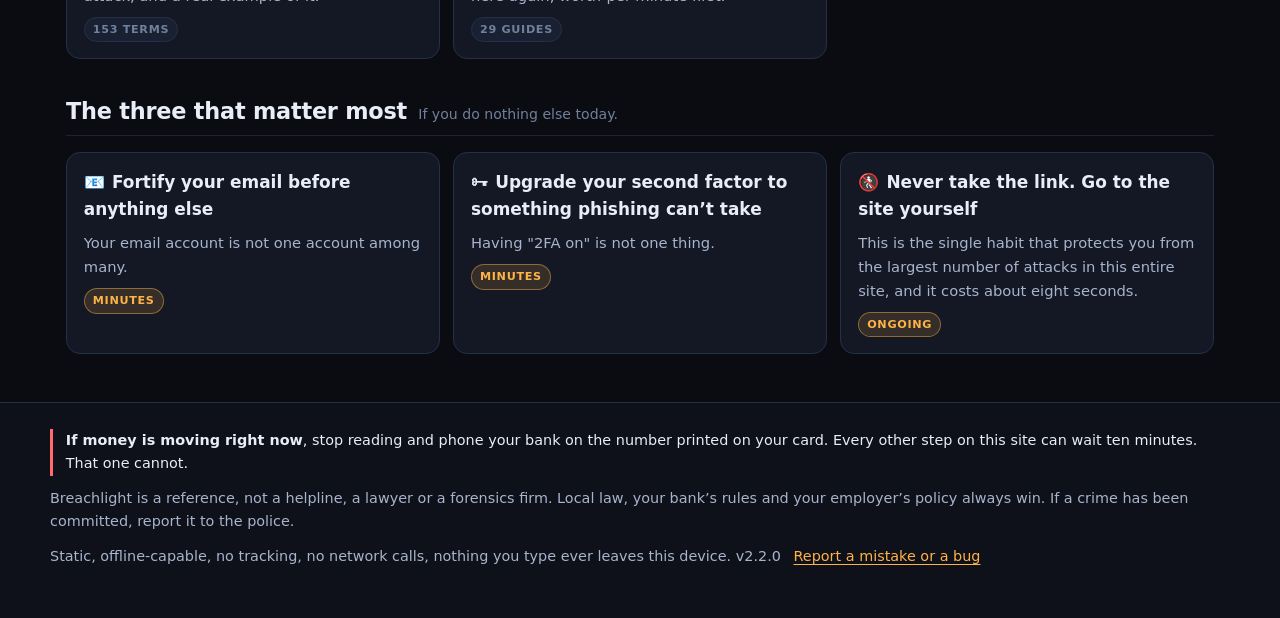
==== commit dea98bb1: "Fix broken glyphs, add reporting email, two safety playbooks, remove all em dashes - Repaired the co" ====
--- a/index.html
+++ b/index.html
@@ -2,101 +2,104 @@
 <html lang="en" data-aud="user">
 
 <head>
-    <meta charset="UTF-8">
-    <meta name="viewport" content="width=device-width, initial-scale=1.0, viewport-fit=cover">
-    <title>Breachlight · What to do the moment after you clicked</title>
+ <meta charset="UTF-8">
+ <meta name="viewport" content="width=device-width, initial-scale=1.0, viewport-fit=cover">
+ <title>Breachlight · What to do the moment after you clicked</title>
 
-    <meta name="description"
-        content="Breachlight — incident triage for the moment after you clicked. Interactive decision trees for phishing, stolen passwords, missing money, malicious QR codes, hijacked accounts and ransomware, plus a plain-language glossary and a defence bench. Two modes: one for people, one for responders.">
-    <meta name="theme-color" content="#0a0c12">
-    <meta name="color-scheme" content="dark">
-    <meta name="robots" content="index, follow">
-    <link rel="canonical" href="https://breach.labidi.eu/">
+ <meta name="description"
+ content="Breachlight: incident triage for the moment after you clicked. Interactive decision trees for phishing, stolen passwords, missing money, malicious QR codes, hijacked accounts and ransomware, plus a plain-language glossary and a defence bench. Two modes: one for people, one for responders.">
+ <meta name="theme-color" content="#0a0c12">
+ <meta name="color-scheme" content="dark">
+ <meta name="robots" content="index, follow">
+ <link rel="canonical" href="https://breach.labidi.eu/">
 
-    <!--
-      OFFLINE POLICY
-      No fonts, no CDNs, no analytics, no frameworks, no trackers. Every byte
-      this page needs is in this folder. A page that tells you not to trust
-      strange servers has no business calling any.
-    -->
-    <link rel="stylesheet" href="style.css">
-    <link rel="manifest" href="manifest.webmanifest">
-    <link rel="icon"
-        href="data:image/svg+xml,%3Csvg xmlns='http://www.w3.org/2000/svg' viewBox='0 0 64 64'%3E%3Crect width='64' height='64' rx='12' fill='%230a0c12'/%3E%3Cpath d='M32 8 L48 20 v16 c0 10-7 17-16 20-9-3-16-10-16-20V20Z' fill='none' stroke='%23ffb347' stroke-width='3.5' stroke-linejoin='round'/%3E%3Ccircle cx='32' cy='31' r='5' fill='%23ffb347'/%3E%3Cpath d='M32 36v9' stroke='%23ffb347' stroke-width='3.5' stroke-linecap='round'/%3E%3C/svg%3E">
+ <!--
+ OFFLINE POLICY
+ No fonts, no CDNs, no analytics, no frameworks, no trackers. Every byte
+ this page needs is in this folder. A page that tells you not to trust
+ strange servers has no business calling any.
+ -->
+ <link rel="stylesheet" href="style.css">
+ <link rel="manifest" href="manifest.webmanifest">
+ <link rel="icon"
+ href="data:image/svg+xml,%3Csvg xmlns='http://www.w3.org/2000/svg' viewBox='0 0 64 64'%3E%3Crect width='64' height='64' rx='12' fill='%230a0c12'/%3E%3Cpath d='M32 8 L48 20 v16 c0 10-7 17-16 20-9-3-16-10-16-20V20Z' fill='none' stroke='%23ffb347' stroke-width='3.5' stroke-linejoin='round'/%3E%3Ccircle cx='32' cy='31' r='5' fill='%23ffb347'/%3E%3Cpath d='M32 36v9' stroke='%23ffb347' stroke-width='3.5' stroke-linecap='round'/%3E%3C/svg%3E">
 </head>
 
 <body>
-    <a class="skip" href="#main">Skip to content</a>
+ <a class="skip" href="#main">Skip to content</a>
 
-    <header class="hdr">
-        <div class="hdr-row">
-            <a class="brand" href="#/" aria-label="Breachlight — home">
-                <span class="brand-mark" aria-hidden="true">
-                    <svg viewBox="0 0 64 64" width="30" height="30">
-                        <path d="M32 8 L48 20 v16 c0 10-7 17-16 20-9-3-16-10-16-20V20Z" fill="none"
-                            stroke="currentColor" stroke-width="4" stroke-linejoin="round" />
-                        <circle cx="32" cy="31" r="5" fill="currentColor" />
-                        <path d="M32 36v9" stroke="currentColor" stroke-width="4" stroke-linecap="round" />
-                    </svg>
-                </span>
-                <span class="brand-text">
-                    <b>Breachlight</b>
-                    <small>the moment after you clicked</small>
-                </span>
-            </a>
+ <header class="hdr">
+ <div class="hdr-row">
+ <a class="brand" href="#/" aria-label="Breachlight: home">
+ <span class="brand-mark" aria-hidden="true">
+ <svg viewBox="0 0 64 64" width="30" height="30">
+ <path d="M32 8 L48 20 v16 c0 10-7 17-16 20-9-3-16-10-16-20V20Z" fill="none"
+ stroke="currentColor" stroke-width="4" stroke-linejoin="round" />
+ <circle cx="32" cy="31" r="5" fill="currentColor" />
+ <path d="M32 36v9" stroke="currentColor" stroke-width="4" stroke-linecap="round" />
+ </svg>
+ </span>
+ <span class="brand-text">
+ <b>Breachlight</b>
+ <small>the moment after you clicked</small>
+ </span>
+ </a>
 
-            <div class="hdr-search">
-                <label class="sr-only" for="q">Search everything</label>
-                <input id="q" type="search" autocomplete="off" spellcheck="false" enterkeyhint="search"
-                    placeholder="Search — I clicked a link, QR, money gone, smishing…  (press /)">
-                <kbd class="search-kbd" aria-hidden="true">/</kbd>
-            </div>
+ <div class="hdr-search">
+ <label class="sr-only" for="q">Search everything</label>
+ <input id="q" type="search" autocomplete="off" spellcheck="false" enterkeyhint="search"
+ placeholder="Search: I clicked a link, QR, money gone, smishing… (press /)">
+ <kbd class="search-kbd" aria-hidden="true">/</kbd>
+ </div>
 
-            <div class="hdr-tools">
-                <div class="aud-switch" role="group" aria-label="Who is reading">
-                    <button type="button" class="aud-btn" data-aud-set="user" aria-pressed="true">
-                        <span aria-hidden="true">🙂</span> For me
-                    </button>
-                    <button type="button" class="aud-btn" data-aud-set="pro" aria-pressed="false">
-                        <span aria-hidden="true">🛡</span> For responders
-                    </button>
-                </div>
-                <button type="button" id="installBtn" class="icon-btn" hidden
-                    title="Install Breachlight as an app on this device">⤓</button>
-            </div>
-        </div>
+ <div class="hdr-tools">
+ <div class="aud-switch" role="group" aria-label="Who is reading">
+ <button type="button" class="aud-btn" data-aud-set="user" aria-pressed="true">
+ <span aria-hidden="true">🙂</span> For me
+ </button>
+ <button type="button" class="aud-btn" data-aud-set="pro" aria-pressed="false">
+ <span aria-hidden="true">🛡</span> For responders
+ </button>
+ </div>
+ <button type="button" id="installBtn" class="icon-btn" hidden
+ title="Install Breachlight as an app on this device">⤓</button>
+ </div>
+ </div>
 
-        <nav class="rail" id="rail" aria-label="Sections"></nav>
-    </header>
+ <nav class="rail" id="rail" aria-label="Sections"></nav>
+ </header>
 
-    <div class="shell">
-        <main id="main" tabindex="-1"></main>
-    </div>
+ <div class="shell">
+ <main id="main" tabindex="-1"></main>
+ </div>
 
-    <footer class="ftr">
-        <p class="panic"><b>If money is moving right now</b>, stop reading and phone your bank on the
-            number printed on your card. Every other step on this site can wait ten minutes. That one cannot.</p>
-        <p>Breachlight is a reference, not a helpline, a lawyer or a forensics firm. Local law, your bank’s
-            rules and your employer’s policy always win. If a crime has been committed, report it to the police.</p>
-        <p class="muted">Static, offline-capable, no tracking, no network calls, nothing you type ever
-            leaves this device. <span id="verLine"></span></p>
-    </footer>
+ <footer class="ftr">
+ <p class="panic"><b>If money is moving right now</b>, stop reading and phone your bank on the
+ number printed on your card. Every other step on this site can wait ten minutes. That one cannot.</p>
+ <p>Breachlight is a reference, not a helpline, a lawyer or a forensics firm. Local law, your bank’s
+ rules and your employer’s policy always win. If a crime has been committed, report it to the police.</p>
+ <p class="muted">Static, offline-capable, no tracking, no network calls, nothing you type ever
+ leaves this device. <span id="verLine"></span>
+ <a class="ftr-link"
+ href="mailto:breachlight@labidi.eu?subject=Breachlight%20feedback">Report a mistake or a bug</a>
+ </p>
+ </footer>
 
-    <div id="toast" class="toast" role="status" aria-live="polite"></div>
+ <div id="toast" class="toast" role="status" aria-live="polite"></div>
 
-    <script src="core.js"></script>
+ <script src="core.js"></script>
 
-    <script src="data-terms.js"></script>
-    <script src="data-defend.js"></script>
-    <script src="data-plays.js"></script>
-    <script src="data-trees.js"></script>
-    <script src="data-logs.js"></script>
-    <script src="data-ad-entra.js"></script>
-    <script src="data-ad-entra-plays.js"></script>
-    <script src="data-phish-plays.js"></script>
+ <script src="data-terms.js"></script>
+ <script src="data-defend.js"></script>
+ <script src="data-plays.js"></script>
+ <script src="data-trees.js"></script>
+ <script src="data-logs.js"></script>
+ <script src="data-ad-entra.js"></script>
+ <script src="data-ad-entra-plays.js"></script>
+ <script src="data-phish-plays.js"></script>
 
-    <script src="pages.js"></script>
-    <script src="app.js"></script>
+ <script src="pages.js"></script>
+ <script src="app.js"></script>
 </body>
 
 </html>
--- a/style.css
+++ b/style.css
@@ -1,1283 +1,1287 @@
 /* ==========================================================================
-   Breachlight — style.css
-   --------------------------------------------------------------------------
-   One stylesheet, no imports, no web fonts. The whole palette pivots on
-   [data-aud] so the responder mode reads as a different instrument without
-   duplicating a single rule.
-   ========================================================================== */
+ Breachlight: style.css
+ --------------------------------------------------------------------------
+ One stylesheet, no imports, no web fonts. The whole palette pivots on
+ [data-aud] so the responder mode reads as a different instrument without
+ duplicating a single rule.
+ ========================================================================== */
 
 :root {
-    --bg: #0a0c12;
-    --bg-2: #0e1119;
-    --panel: #131824;
-    --panel-2: #182032;
-    --line: #24304a;
-    --line-soft: #1b2334;
-
-    --ink: #e8edf7;
-    --ink-2: #a8b4cc;
-    --ink-3: #71809c;
-
-    --accent: #ffb347;
-    --accent-ink: #1a1204;
-    --accent-soft: rgba(255, 179, 71, .14);
-
-    --crit: #ff6b6b;
-    --crit-soft: rgba(255, 107, 107, .13);
-    --warn: #ffd166;
-    --ok: #5fd39b;
-    --ok-soft: rgba(95, 211, 155, .13);
-    --info: #7cc4ff;
-
-    --radius: 14px;
-    --radius-s: 9px;
-    --shadow: 0 10px 30px rgba(0, 0, 0, .45);
-    --maxw: 1180px;
-
-    --fs: 16px;
-    --mono: ui-monospace, "Cascadia Mono", "SFMono-Regular", Menlo, Consolas, monospace;
-    --sans: system-ui, -apple-system, "Segoe UI", Roboto, "Helvetica Neue", Arial, sans-serif;
+ --bg: #0a0c12;
+ --bg-2: #0e1119;
+ --panel: #131824;
+ --panel-2: #182032;
+ --line: #24304a;
+ --line-soft: #1b2334;
+
+ --ink: #e8edf7;
+ --ink-2: #a8b4cc;
+ --ink-3: #71809c;
+
+ --accent: #ffb347;
+ --accent-ink: #1a1204;
+ --accent-soft: rgba(255, 179, 71, .14);
+
+ --crit: #ff6b6b;
+ --crit-soft: rgba(255, 107, 107, .13);
+ --warn: #ffd166;
+ --ok: #5fd39b;
+ --ok-soft: rgba(95, 211, 155, .13);
+ --info: #7cc4ff;
+
+ --radius: 14px;
+ --radius-s: 9px;
+ --shadow: 0 10px 30px rgba(0, 0, 0, .45);
+ --maxw: 1180px;
+
+ --fs: 16px;
+ --mono: ui-monospace, "Cascadia Mono", "SFMono-Regular", Menlo, Consolas, monospace;
+ --sans: system-ui, -apple-system, "Segoe UI", Roboto, "Helvetica Neue", Arial, sans-serif;
 }
 
 html[data-aud="pro"] {
-    --bg: #070a10;
-    --bg-2: #0b0f16;
-    --panel: #101722;
-    --panel-2: #151f2e;
-    --line: #1f3350;
-    --accent: #56d3ff;
-    --accent-ink: #04161d;
-    --accent-soft: rgba(86, 211, 255, .13);
+ --bg: #070a10;
+ --bg-2: #0b0f16;
+ --panel: #101722;
+ --panel-2: #151f2e;
+ --line: #1f3350;
+ --accent: #56d3ff;
+ --accent-ink: #04161d;
+ --accent-soft: rgba(86, 211, 255, .13);
 }
 
 * {
-    box-sizing: border-box;
+ box-sizing: border-box;
 }
 
 html {
-    font-size: var(--fs);
-    scroll-behavior: smooth;
+ font-size: var(--fs);
+ scroll-behavior: smooth;
 }
 
 @media (prefers-reduced-motion: reduce) {
-    html {
-        scroll-behavior: auto;
-    }
-
-    *,
-    *::before,
-    *::after {
-        animation-duration: .001ms !important;
-        transition-duration: .001ms !important;
-    }
+ html {
+ scroll-behavior: auto;
+ }
+
+ *,
+ *::before,
+ *::after {
+ animation-duration: .001ms !important;
+ transition-duration: .001ms !important;
+ }
 }
 
 body {
-    margin: 0;
-    background:
-        radial-gradient(1100px 620px at 78% -12%, rgba(255, 179, 71, .07), transparent 62%),
-        radial-gradient(900px 560px at 6% 4%, rgba(124, 196, 255, .06), transparent 60%),
-        var(--bg);
-    color: var(--ink);
-    font-family: var(--sans);
-    line-height: 1.62;
-    -webkit-text-size-adjust: 100%;
+ margin: 0;
+ background:
+ radial-gradient(1100px 620px at 78% -12%, rgba(255, 179, 71, .07), transparent 62%),
+ radial-gradient(900px 560px at 6% 4%, rgba(124, 196, 255, .06), transparent 60%),
+ var(--bg);
+ color: var(--ink);
+ font-family: var(--sans);
+ line-height: 1.62;
+ -webkit-text-size-adjust: 100%;
 }
 
 html[data-aud="pro"] body {
-    background:
-        radial-gradient(1100px 620px at 78% -12%, rgba(86, 211, 255, .08), transparent 62%),
-        radial-gradient(900px 560px at 6% 4%, rgba(120, 90, 255, .05), transparent 60%),
-        var(--bg);
+ background:
+ radial-gradient(1100px 620px at 78% -12%, rgba(86, 211, 255, .08), transparent 62%),
+ radial-gradient(900px 560px at 6% 4%, rgba(120, 90, 255, .05), transparent 60%),
+ var(--bg);
 }
 
 img,
 svg {
-    max-width: 100%;
+ max-width: 100%;
 }
 
 a {
-    color: var(--accent);
-    text-underline-offset: 3px;
+ color: var(--accent);
+ text-underline-offset: 3px;
 }
 
 a:hover {
-    color: var(--ink);
+ color: var(--ink);
 }
 
 :focus-visible {
-    outline: 3px solid var(--accent);
-    outline-offset: 2px;
-    border-radius: 4px;
+ outline: 3px solid var(--accent);
+ outline-offset: 2px;
+ border-radius: 4px;
 }
 
 .sr-only {
-    position: absolute !important;
-    width: 1px;
-    height: 1px;
-    padding: 0;
-    margin: -1px;
-    overflow: hidden;
-    clip: rect(0 0 0 0);
-    white-space: nowrap;
-    border: 0;
+ position: absolute !important;
+ width: 1px;
+ height: 1px;
+ padding: 0;
+ margin: -1px;
+ overflow: hidden;
+ clip: rect(0 0 0 0);
+ white-space: nowrap;
+ border: 0;
 }
 
 .skip {
-    position: absolute;
-    left: -9999px;
-    top: 0;
-    z-index: 60;
-    background: var(--accent);
-    color: var(--accent-ink);
-    padding: .6rem 1rem;
-    font-weight: 700;
-    border-radius: 0 0 var(--radius-s) 0;
+ position: absolute;
+ left: -9999px;
+ top: 0;
+ z-index: 60;
+ background: var(--accent);
+ color: var(--accent-ink);
+ padding: .6rem 1rem;
+ font-weight: 700;
+ border-radius: 0 0 var(--radius-s) 0;
 }
 
 .skip:focus {
-    left: 0;
+ left: 0;
 }
 
 /* ------------------------------------------------------------------ header */
 
 .hdr {
-    position: sticky;
-    top: 0;
-    z-index: 40;
-    background: color-mix(in srgb, var(--bg-2) 92%, transparent);
-    backdrop-filter: blur(10px);
-    border-bottom: 1px solid var(--line);
+ position: sticky;
+ top: 0;
+ z-index: 40;
+ background: color-mix(in srgb, var(--bg-2) 92%, transparent);
+ backdrop-filter: blur(10px);
+ border-bottom: 1px solid var(--line);
 }
 
 .hdr-row {
-    max-width: var(--maxw);
-    margin: 0 auto;
-    padding: .7rem 1rem;
-    display: grid;
-    grid-template-columns: minmax(0, auto) minmax(0, 1fr) minmax(0, auto);
-    gap: .8rem;
-    align-items: center;
+ max-width: var(--maxw);
+ margin: 0 auto;
+ padding: .7rem 1rem;
+ display: grid;
+ grid-template-columns: minmax(0, auto) minmax(0, 1fr) minmax(0, auto);
+ gap: .8rem;
+ align-items: center;
 }
 
 .brand {
-    display: flex;
-    gap: .6rem;
-    align-items: center;
-    text-decoration: none;
-    color: var(--accent);
-    min-width: 0;
+ display: flex;
+ gap: .6rem;
+ align-items: center;
+ text-decoration: none;
+ color: var(--accent);
+ min-width: 0;
 }
 
 .brand-mark {
-    display: grid;
-    place-items: center;
-    flex: 0 0 auto;
-    filter: drop-shadow(0 0 10px var(--accent-soft));
+ display: grid;
+ place-items: center;
+ flex: 0 0 auto;
+ filter: drop-shadow(0 0 10px var(--accent-soft));
 }
 
 .brand-text {
-    display: flex;
-    flex-direction: column;
-    line-height: 1.15;
-    min-width: 0;
+ display: flex;
+ flex-direction: column;
+ line-height: 1.15;
+ min-width: 0;
 }
 
 .brand-text b {
-    font-size: 1.12rem;
-    letter-spacing: .04em;
-    color: var(--ink);
+ font-size: 1.12rem;
+ letter-spacing: .04em;
+ color: var(--ink);
 }
 
 .brand-text small {
-    font-size: .72rem;
-    color: var(--ink-3);
-    letter-spacing: .02em;
+ font-size: .72rem;
+ color: var(--ink-3);
+ letter-spacing: .02em;
 }
 
 .hdr-search {
-    position: relative;
-    min-width: 0;
+ position: relative;
+ min-width: 0;
 }
 
 .hdr-search input {
-    width: 100%;
-    padding: .58rem 2.2rem .58rem .85rem;
-    background: var(--panel);
-    border: 1px solid var(--line);
-    border-radius: 999px;
-    color: var(--ink);
-    font: inherit;
-    font-size: .95rem;
+ width: 100%;
+ padding: .58rem 2.2rem .58rem .85rem;
+ background: var(--panel);
+ border: 1px solid var(--line);
+ border-radius: 999px;
+ color: var(--ink);
+ font: inherit;
+ font-size: .95rem;
 }
 
 .hdr-search input::placeholder {
-    color: var(--ink-3);
+ color: var(--ink-3);
 }
 
 .search-kbd {
-    position: absolute;
-    right: .55rem;
-    top: 50%;
-    transform: translateY(-50%);
-    font: 600 .72rem/1 var(--mono);
-    color: var(--ink-3);
-    border: 1px solid var(--line);
-    border-radius: 5px;
-    padding: .2rem .38rem;
-    pointer-events: none;
+ position: absolute;
+ right: .55rem;
+ top: 50%;
+ transform: translateY(-50%);
+ font: 600 .72rem/1 var(--mono);
+ color: var(--ink-3);
+ border: 1px solid var(--line);
+ border-radius: 5px;
+ padding: .2rem .38rem;
+ pointer-events: none;
 }
 
 .hdr-tools {
-    display: flex;
-    gap: .5rem;
-    align-items: center;
-    justify-content: flex-end;
+ display: flex;
+ gap: .5rem;
+ align-items: center;
+ justify-content: flex-end;
 }
 
 .aud-switch {
-    display: flex;
-    background: var(--panel);
-    border: 1px solid var(--line);
-    border-radius: 999px;
-    padding: 3px;
-    gap: 2px;
+ display: flex;
+ background: var(--panel);
+ border: 1px solid var(--line);
+ border-radius: 999px;
+ padding: 3px;
+ gap: 2px;
 }
 
 .aud-btn {
-    font: inherit;
-    font-size: .82rem;
-    font-weight: 600;
-    color: var(--ink-2);
-    background: transparent;
-    border: 0;
-    border-radius: 999px;
-    padding: .34rem .72rem;
-    cursor: pointer;
-    white-space: nowrap;
+ font: inherit;
+ font-size: .82rem;
+ font-weight: 600;
+ color: var(--ink-2);
+ background: transparent;
+ border: 0;
+ border-radius: 999px;
+ padding: .34rem .72rem;
+ cursor: pointer;
+ white-space: nowrap;
 }
 
 .aud-btn[aria-pressed="true"] {
-    background: var(--accent);
-    color: var(--accent-ink);
+ background: var(--accent);
+ color: var(--accent-ink);
 }
 
 .icon-btn {
-    font: inherit;
-    background: var(--panel);
-    border: 1px solid var(--line);
-    color: var(--ink-2);
-    border-radius: var(--radius-s);
-    padding: .38rem .6rem;
-    cursor: pointer;
+ font: inherit;
+ background: var(--panel);
+ border: 1px solid var(--line);
+ color: var(--ink-2);
+ border-radius: var(--radius-s);
+ padding: .38rem .6rem;
+ cursor: pointer;
 }
 
 .icon-btn:hover {
-    color: var(--accent);
-    border-color: var(--accent);
+ color: var(--accent);
+ border-color: var(--accent);
 }
 
 .rail {
-    max-width: var(--maxw);
-    margin: 0 auto;
-    padding: 0 1rem .55rem;
-    display: flex;
-    gap: .4rem;
-    overflow-x: auto;
-    scrollbar-width: thin;
+ max-width: var(--maxw);
+ margin: 0 auto;
+ padding: 0 1rem .55rem;
+ display: flex;
+ gap: .4rem;
+ overflow-x: auto;
+ scrollbar-width: thin;
 }
 
 .rail a {
-    flex: 0 0 auto;
-    text-decoration: none;
-    color: var(--ink-2);
-    font-size: .87rem;
-    font-weight: 600;
-    padding: .32rem .78rem;
-    border-radius: 999px;
-    border: 1px solid transparent;
-    white-space: nowrap;
+ flex: 0 0 auto;
+ text-decoration: none;
+ color: var(--ink-2);
+ font-size: .87rem;
+ font-weight: 600;
+ padding: .32rem .78rem;
+ border-radius: 999px;
+ border: 1px solid transparent;
+ white-space: nowrap;
 }
 
 .rail a:hover {
-    color: var(--ink);
-    background: var(--panel);
+ color: var(--ink);
+ background: var(--panel);
 }
 
 .rail a[aria-current="page"] {
-    color: var(--accent);
-    border-color: var(--accent);
-    background: var(--accent-soft);
+ color: var(--accent);
+ border-color: var(--accent);
+ background: var(--accent-soft);
 }
 
 /* -------------------------------------------------------------------- shell */
 
 .shell {
-    max-width: var(--maxw);
-    margin: 0 auto;
-    padding: 1.4rem 1rem 3rem;
+ max-width: var(--maxw);
+ margin: 0 auto;
+ padding: 1.4rem 1rem 3rem;
 }
 
 main:focus {
-    outline: none;
+ outline: none;
 }
 
 .page-head {
-    margin-bottom: 1.4rem;
+ margin-bottom: 1.4rem;
 }
 
 .eyebrow {
-    margin: 0 0 .25rem;
-    font-size: .74rem;
-    letter-spacing: .16em;
-    text-transform: uppercase;
-    color: var(--accent);
-    font-weight: 700;
+ margin: 0 0 .25rem;
+ font-size: .74rem;
+ letter-spacing: .16em;
+ text-transform: uppercase;
+ color: var(--accent);
+ font-weight: 700;
 }
 
 h1 {
-    margin: 0 0 .5rem;
-    font-size: clamp(1.55rem, 4.2vw, 2.3rem);
-    line-height: 1.18;
-    letter-spacing: -.01em;
+ margin: 0 0 .5rem;
+ font-size: clamp(1.55rem, 4.2vw, 2.3rem);
+ line-height: 1.18;
+ letter-spacing: -.01em;
 }
 
 h2 {
-    font-size: clamp(1.15rem, 2.6vw, 1.4rem);
-    margin: 2rem 0 .8rem;
-    letter-spacing: -.01em;
+ font-size: clamp(1.15rem, 2.6vw, 1.4rem);
+ margin: 2rem 0 .8rem;
+ letter-spacing: -.01em;
 }
 
 h3 {
-    font-size: 1.06rem;
-    margin: 0 0 .45rem;
+ font-size: 1.06rem;
+ margin: 0 0 .45rem;
 }
 
 h4 {
-    font-size: .97rem;
-    margin: 1rem 0 .35rem;
+ font-size: .97rem;
+ margin: 1rem 0 .35rem;
 }
 
 p {
-    margin: 0 0 .8rem;
+ margin: 0 0 .8rem;
 }
 
 .lede {
-    color: var(--ink-2);
-    font-size: 1.02rem;
-    max-width: 68ch;
+ color: var(--ink-2);
+ font-size: 1.02rem;
+ max-width: 68ch;
 }
 
 .muted {
-    color: var(--ink-3);
-    font-size: .88rem;
+ color: var(--ink-3);
+ font-size: .88rem;
 }
 
 code {
-    font-family: var(--mono);
-    font-size: .88em;
-    background: var(--panel-2);
-    border: 1px solid var(--line-soft);
-    border-radius: 5px;
-    padding: .06em .34em;
-    word-break: break-word;
+ font-family: var(--mono);
+ font-size: .88em;
+ background: var(--panel-2);
+ border: 1px solid var(--line-soft);
+ border-radius: 5px;
+ padding: .06em .34em;
+ word-break: break-word;
 }
 
 .g {
-    margin-right: .45rem;
+ margin-right: .45rem;
 }
 
 .sec-head {
-    display: flex;
-    align-items: baseline;
-    gap: .7rem;
-    border-bottom: 1px solid var(--line-soft);
-    padding-bottom: .35rem;
-    margin: 2.1rem 0 1rem;
-    flex-wrap: wrap;
+ display: flex;
+ align-items: baseline;
+ gap: .7rem;
+ border-bottom: 1px solid var(--line-soft);
+ padding-bottom: .35rem;
+ margin: 2.1rem 0 1rem;
+ flex-wrap: wrap;
 }
 
 .sec-head h2 {
-    margin: 0;
+ margin: 0;
 }
 
 .sec-head .muted {
-    margin: 0;
+ margin: 0;
 }
 
 /* --------------------------------------------------------------- the panic */
 
 .panic-bar {
-    display: grid;
-    gap: .55rem;
-    background: linear-gradient(180deg, var(--crit-soft), transparent);
-    border: 1px solid color-mix(in srgb, var(--crit) 45%, transparent);
-    border-left: 4px solid var(--crit);
-    border-radius: var(--radius);
-    padding: .95rem 1.05rem;
-    margin: 0 0 1.5rem;
+ display: grid;
+ gap: .55rem;
+ background: linear-gradient(180deg, var(--crit-soft), transparent);
+ border: 1px solid color-mix(in srgb, var(--crit) 45%, transparent);
+ border-left: 4px solid var(--crit);
+ border-radius: var(--radius);
+ padding: .95rem 1.05rem;
+ margin: 0 0 1.5rem;
 }
 
 .panic-bar h2 {
-    margin: 0;
-    font-size: 1.02rem;
-    color: var(--crit);
+ margin: 0;
+ font-size: 1.02rem;
+ color: var(--crit);
 }
 
 .panic-bar p {
-    margin: 0;
-    color: var(--ink-2);
-    font-size: .93rem;
+ margin: 0;
+ color: var(--ink-2);
+ font-size: .93rem;
 }
 
 /* One-time explainer of the two modes, shown on the first visit only. */
 .mode-intro {
-    display: grid;
-    gap: .6rem;
-    justify-items: start;
-    background: var(--panel);
-    border: 1px dashed color-mix(in srgb, var(--accent) 55%, transparent);
-    border-radius: var(--radius);
-    padding: .95rem 1.05rem;
-    margin: 0 0 1rem;
+ display: grid;
+ gap: .6rem;
+ justify-items: start;
+ background: var(--panel);
+ border: 1px dashed color-mix(in srgb, var(--accent) 55%, transparent);
+ border-radius: var(--radius);
+ padding: .95rem 1.05rem;
+ margin: 0 0 1rem;
 }
 
 .mode-intro p {
-    margin: 0;
-    color: var(--ink-2);
-    font-size: .92rem;
-}
-
-/* Programmatic focus targets (tree questions/results) need no visible ring —
-   they are not interactive; the ring stays on real controls. */
+ margin: 0;
+ color: var(--ink-2);
+ font-size: .92rem;
+}
+
+/* Programmatic focus targets (tree questions/results) need no visible ring. They are not interactive; the ring stays on real controls. */
 [tabindex="-1"]:focus {
-    outline: none;
+ outline: none;
 }
 
 /* ---------------------------------------------------------------- controls */
 
 .btn-row {
-    display: flex;
-    gap: .55rem;
-    flex-wrap: wrap;
-    margin: .9rem 0;
+ display: flex;
+ gap: .55rem;
+ flex-wrap: wrap;
+ margin: .9rem 0;
 }
 
 .btn {
-    display: inline-flex;
-    align-items: center;
-    gap: .4rem;
-    font: inherit;
-    font-weight: 700;
-    font-size: .92rem;
-    text-decoration: none;
-    cursor: pointer;
-    padding: .55rem 1rem;
-    border-radius: 999px;
-    border: 1px solid var(--accent);
-    background: var(--accent);
-    color: var(--accent-ink);
+ display: inline-flex;
+ align-items: center;
+ gap: .4rem;
+ font: inherit;
+ font-weight: 700;
+ font-size: .92rem;
+ text-decoration: none;
+ cursor: pointer;
+ padding: .55rem 1rem;
+ border-radius: 999px;
+ border: 1px solid var(--accent);
+ background: var(--accent);
+ color: var(--accent-ink);
 }
 
 .btn:hover {
-    filter: brightness(1.12);
-    color: var(--accent-ink);
+ filter: brightness(1.12);
+ color: var(--accent-ink);
 }
 
 .btn.ghost {
-    background: transparent;
-    color: var(--accent);
+ background: transparent;
+ color: var(--accent);
 }
 
 .btn.ghost:hover {
-    background: var(--accent-soft);
-    color: var(--accent);
+ background: var(--accent-soft);
+ color: var(--accent);
 }
 
 .btn.tiny {
-    font-size: .78rem;
-    padding: .3rem .7rem;
+ font-size: .78rem;
+ padding: .3rem .7rem;
 }
 
 .btn.danger {
-    background: var(--crit);
-    border-color: var(--crit);
-    color: #180404;
+ background: var(--crit);
+ border-color: var(--crit);
+ color: #180404;
 }
 
 /* ------------------------------------------------------------------- cards */
 
 .grid {
-    display: grid;
-    gap: .85rem;
-    grid-template-columns: repeat(auto-fill, minmax(min(280px, 100%), 1fr));
+ display: grid;
+ gap: .85rem;
+ grid-template-columns: repeat(auto-fill, minmax(min(280px, 100%), 1fr));
 }
 
 .grid.wide {
-    grid-template-columns: repeat(auto-fill, minmax(min(370px, 100%), 1fr));
+ grid-template-columns: repeat(auto-fill, minmax(min(370px, 100%), 1fr));
 }
 
 .card {
-    background: var(--panel);
-    border: 1px solid var(--line);
-    border-radius: var(--radius);
-    padding: 1rem 1.05rem;
-    min-width: 0;
+ background: var(--panel);
+ border: 1px solid var(--line);
+ border-radius: var(--radius);
+ padding: 1rem 1.05rem;
+ min-width: 0;
 }
 
 a.card {
-    display: block;
-    text-decoration: none;
-    color: inherit;
-    transition: border-color .15s ease, transform .15s ease;
+ display: block;
+ text-decoration: none;
+ color: inherit;
+ transition: border-color .15s ease, transform .15s ease;
 }
 
 a.card:hover {
-    border-color: var(--accent);
-    transform: translateY(-2px);
-    color: inherit;
+ border-color: var(--accent);
+ transform: translateY(-2px);
+ color: inherit;
 }
 
 a.card h3 {
-    color: var(--ink);
+ color: var(--ink);
 }
 
 .card p {
-    color: var(--ink-2);
-    font-size: .92rem;
-    margin: 0;
+ color: var(--ink-2);
+ font-size: .92rem;
+ margin: 0;
 }
 
 .card .meta {
-    display: flex;
-    gap: .4rem;
-    flex-wrap: wrap;
-    margin-top: .6rem;
+ display: flex;
+ gap: .4rem;
+ flex-wrap: wrap;
+ margin-top: .6rem;
 }
 
 .card.urgent {
-    border-color: color-mix(in srgb, var(--crit) 55%, transparent);
-    background: linear-gradient(180deg, var(--crit-soft), var(--panel) 55%);
+ border-color: color-mix(in srgb, var(--crit) 55%, transparent);
+ background: linear-gradient(180deg, var(--crit-soft), var(--panel) 55%);
 }
 
 /* -------------------------------------------------------------------- tags */
 
 .tag {
-    display: inline-block;
-    font-size: .7rem;
-    font-weight: 700;
-    letter-spacing: .06em;
-    text-transform: uppercase;
-    padding: .16rem .5rem;
-    border-radius: 999px;
-    border: 1px solid var(--line);
-    color: var(--ink-3);
-    background: var(--panel-2);
-    white-space: nowrap;
+ display: inline-block;
+ font-size: .7rem;
+ font-weight: 700;
+ letter-spacing: .06em;
+ text-transform: uppercase;
+ padding: .16rem .5rem;
+ border-radius: 999px;
+ border: 1px solid var(--line);
+ color: var(--ink-3);
+ background: var(--panel-2);
+ white-space: nowrap;
 }
 
 .tag.critical {
-    color: var(--crit);
-    border-color: color-mix(in srgb, var(--crit) 50%, transparent);
-    background: var(--crit-soft);
+ color: var(--crit);
+ border-color: color-mix(in srgb, var(--crit) 50%, transparent);
+ background: var(--crit-soft);
 }
 
 .tag.high {
-    color: var(--warn);
-    border-color: color-mix(in srgb, var(--warn) 45%, transparent);
-    background: rgba(255, 209, 102, .1);
+ color: var(--warn);
+ border-color: color-mix(in srgb, var(--warn) 45%, transparent);
+ background: rgba(255, 209, 102, .1);
 }
 
 .tag.ok {
-    color: var(--ok);
-    border-color: color-mix(in srgb, var(--ok) 45%, transparent);
-    background: var(--ok-soft);
+ color: var(--ok);
+ border-color: color-mix(in srgb, var(--ok) 45%, transparent);
+ background: var(--ok-soft);
 }
 
 .tag.info {
-    color: var(--info);
-    border-color: color-mix(in srgb, var(--info) 45%, transparent);
-    background: rgba(124, 196, 255, .1);
+ color: var(--info);
+ border-color: color-mix(in srgb, var(--info) 45%, transparent);
+ background: rgba(124, 196, 255, .1);
 }
 
 .tag.medium {
-    color: var(--info);
-    border-color: color-mix(in srgb, var(--info) 40%, transparent);
-    background: rgba(124, 196, 255, .08);
-}
-
-/* Collapsible catalogue entries — audit operations and log sources. */
+ color: var(--info);
+ border-color: color-mix(in srgb, var(--info) 40%, transparent);
+ background: rgba(124, 196, 255, .08);
+}
+
+/* Collapsible catalogue entries. Audit operations and log sources. */
 .op {
-    background: var(--panel);
-    border: 1px solid var(--line);
-    border-left: 3px solid var(--line);
-    border-radius: var(--radius-s);
-    padding: .7rem .95rem;
-    margin-bottom: .5rem;
+ background: var(--panel);
+ border: 1px solid var(--line);
+ border-left: 3px solid var(--line);
+ border-radius: var(--radius-s);
+ padding: .7rem .95rem;
+ margin-bottom: .5rem;
 }
 
 .op>summary {
-    cursor: pointer;
-    display: flex;
-    gap: .5rem;
-    align-items: center;
-    flex-wrap: wrap;
-    font-size: .95rem;
+ cursor: pointer;
+ display: flex;
+ gap: .5rem;
+ align-items: center;
+ flex-wrap: wrap;
+ font-size: .95rem;
 }
 
 .op>summary::-webkit-details-marker {
-    color: var(--ink-3);
+ color: var(--ink-3);
 }
 
 .op .op-name {
-    background: var(--panel-2);
-    color: var(--accent);
-    font-size: .86rem;
+ background: var(--panel-2);
+ color: var(--accent);
+ font-size: .86rem;
 }
 
 .op .op-src {
-    font-size: .7rem;
-    letter-spacing: .08em;
-    text-transform: uppercase;
-    color: var(--ink-3);
-    margin-left: auto;
+ font-size: .7rem;
+ letter-spacing: .08em;
+ text-transform: uppercase;
+ color: var(--ink-3);
+ margin-left: auto;
 }
 
 .op .op-means {
-    margin: .7rem 0 0;
-    color: var(--ink-2);
-    font-size: .92rem;
+ margin: .7rem 0 0;
+ color: var(--ink-2);
+ font-size: .92rem;
 }
 
 .op[open] {
-    border-left-color: var(--accent);
+ border-left-color: var(--accent);
 }
 
 .op .spot {
-    margin: .25rem 0 0;
-    padding-left: 1.2rem;
-    font-size: .9rem;
-    color: var(--ink-2);
+ margin: .25rem 0 0;
+ padding-left: 1.2rem;
+ font-size: .9rem;
+ color: var(--ink-2);
 }
 
 .op .spot li {
-    margin-bottom: .28rem;
+ margin-bottom: .28rem;
 }
 
 .op.logsrc>summary b {
-    color: var(--ink);
+ color: var(--ink);
 }
 
 .rail a.rail-tool {
-    color: var(--ok);
-    border-color: color-mix(in srgb, var(--ok) 40%, transparent);
+ color: var(--ok);
+ border-color: color-mix(in srgb, var(--ok) 40%, transparent);
 }
 
 .rail a.rail-tool:hover {
-    background: var(--ok-soft);
-    color: var(--ok);
+ background: var(--ok-soft);
+ color: var(--ok);
 }
 
 .tag.accent {
-    color: var(--accent);
-    border-color: color-mix(in srgb, var(--accent) 45%, transparent);
-    background: var(--accent-soft);
+ color: var(--accent);
+ border-color: color-mix(in srgb, var(--accent) 45%, transparent);
+ background: var(--accent-soft);
 }
 
 /* ------------------------------------------------------------- jump links */
 
 .jump {
-    display: flex;
-    flex-wrap: wrap;
-    gap: .5rem;
+ display: flex;
+ flex-wrap: wrap;
+ gap: .5rem;
 }
 
 .jump-link {
-    display: inline-flex;
-    align-items: center;
-    gap: .4rem;
-    text-decoration: none;
-    font-size: .9rem;
-    font-weight: 600;
-    color: var(--ink);
-    background: var(--panel);
-    border: 1px solid var(--line);
-    border-radius: 999px;
-    padding: .42rem .85rem;
+ display: inline-flex;
+ align-items: center;
+ gap: .4rem;
+ text-decoration: none;
+ font-size: .9rem;
+ font-weight: 600;
+ color: var(--ink);
+ background: var(--panel);
+ border: 1px solid var(--line);
+ border-radius: 999px;
+ padding: .42rem .85rem;
 }
 
 .jump-link:hover {
-    border-color: var(--accent);
-    color: var(--accent);
+ border-color: var(--accent);
+ color: var(--accent);
 }
 
 .jump-link.urgent {
-    border-color: color-mix(in srgb, var(--crit) 45%, transparent);
-    background: var(--crit-soft);
-    color: #ffd9d9;
+ border-color: color-mix(in srgb, var(--crit) 45%, transparent);
+ background: var(--crit-soft);
+ color: #ffd9d9;
 }
 
 .jump-link.urgent:hover {
-    border-color: var(--crit);
-    color: #fff;
+ border-color: var(--crit);
+ color: #fff;
 }
 
 /* ------------------------------------------------------------------- trees */
 
 .tree {
-    border-left: 4px solid var(--accent);
+ border-left: 4px solid var(--accent);
 }
 
 .trail {
-    list-style: none;
-    display: flex;
-    flex-wrap: wrap;
-    gap: .3rem .45rem;
-    margin: 0 0 .8rem;
-    padding: 0;
-    font-size: .78rem;
-    color: var(--ink-3);
+ list-style: none;
+ display: flex;
+ flex-wrap: wrap;
+ gap: .3rem .45rem;
+ margin: 0 0 .8rem;
+ padding: 0;
+ font-size: .78rem;
+ color: var(--ink-3);
 }
 
 .trail li {
-    background: var(--panel-2);
-    border: 1px solid var(--line-soft);
-    border-radius: 999px;
-    padding: .1rem .55rem;
+ background: var(--panel-2);
+ border: 1px solid var(--line-soft);
+ border-radius: 999px;
+ padding: .1rem .55rem;
 }
 
 .trail li::after {
-    content: " ›";
-    color: var(--ink-3);
+ content: " ›";
+ color: var(--ink-3);
 }
 
 .trail li:last-child::after {
-    content: "";
+ content: "";
 }
 
 .tree-question {
-    font-size: 1.12rem;
-    font-weight: 600;
-    line-height: 1.4;
-    margin: 0 0 .4rem;
+ font-size: 1.12rem;
+ font-weight: 600;
+ line-height: 1.4;
+ margin: 0 0 .4rem;
 }
 
 .tree-opts {
-    display: grid;
-    gap: .5rem;
-    margin-top: .8rem;
+ display: grid;
+ gap: .5rem;
+ margin-top: .8rem;
 }
 
 .tree-opt {
-    font: inherit;
-    text-align: left;
-    cursor: pointer;
-    background: var(--panel-2);
-    border: 1px solid var(--line);
-    border-left: 3px solid var(--line);
-    color: var(--ink);
-    border-radius: var(--radius-s);
-    padding: .65rem .85rem;
-    display: flex;
-    justify-content: space-between;
-    gap: .8rem;
-    align-items: center;
+ font: inherit;
+ text-align: left;
+ cursor: pointer;
+ background: var(--panel-2);
+ border: 1px solid var(--line);
+ border-left: 3px solid var(--line);
+ color: var(--ink);
+ border-radius: var(--radius-s);
+ padding: .65rem .85rem;
+ display: flex;
+ justify-content: space-between;
+ gap: .8rem;
+ align-items: center;
 }
 
 .tree-opt:hover {
-    border-color: var(--accent);
-    border-left-color: var(--accent);
-    background: var(--accent-soft);
+ border-color: var(--accent);
+ border-left-color: var(--accent);
+ background: var(--accent-soft);
 }
 
 .tree-opt .arrow {
-    color: var(--ink-3);
-    flex: 0 0 auto;
+ color: var(--ink-3);
+ flex: 0 0 auto;
 }
 
 .tree-opt:hover .arrow {
-    color: var(--accent);
+ color: var(--accent);
 }
 
 .tree-result {
-    background: var(--panel-2);
-    border: 1px solid var(--line);
-    border-radius: var(--radius-s);
-    padding: .9rem 1rem;
+ background: var(--panel-2);
+ border: 1px solid var(--line);
+ border-radius: var(--radius-s);
+ padding: .9rem 1rem;
 }
 
 .tree-result h4 {
-    margin: 0 0 .55rem;
-    font-size: 1.08rem;
-    display: flex;
-    gap: .55rem;
-    align-items: center;
-    flex-wrap: wrap;
+ margin: 0 0 .55rem;
+ font-size: 1.08rem;
+ display: flex;
+ gap: .55rem;
+ align-items: center;
+ flex-wrap: wrap;
 }
 
 .tree-result ol {
-    margin: 0;
-    padding-left: 1.25rem;
+ margin: 0;
+ padding-left: 1.25rem;
 }
 
 .tree-result li {
-    margin-bottom: .35rem;
+ margin-bottom: .35rem;
 }
 
 .note {
-    font-size: .87rem;
-    color: var(--ink-3);
-    border-left: 2px solid var(--line);
-    padding-left: .7rem;
-    margin: .7rem 0 0;
+ font-size: .87rem;
+ color: var(--ink-3);
+ border-left: 2px solid var(--line);
+ padding-left: .7rem;
+ margin: .7rem 0 0;
 }
 
 /* --------------------------------------------------------------- playbooks */
 
 .play-clock {
-    display: flex;
-    align-items: center;
-    gap: .55rem;
-    font-weight: 600;
-    font-size: .92rem;
-    color: var(--warn);
-    background: rgba(255, 209, 102, .09);
-    border: 1px solid rgba(255, 209, 102, .3);
-    border-radius: var(--radius-s);
-    padding: .55rem .8rem;
-    margin: 0 0 1rem;
+ display: flex;
+ align-items: center;
+ gap: .55rem;
+ font-weight: 600;
+ font-size: .92rem;
+ color: var(--warn);
+ background: rgba(255, 209, 102, .09);
+ border: 1px solid rgba(255, 209, 102, .3);
+ border-radius: var(--radius-s);
+ padding: .55rem .8rem;
+ margin: 0 0 1rem;
 }
 
 .signs {
-    background: var(--panel);
-    border: 1px solid var(--line);
-    border-radius: var(--radius);
-    padding: .9rem 1.05rem;
-    margin-bottom: 1.2rem;
+ background: var(--panel);
+ border: 1px solid var(--line);
+ border-radius: var(--radius);
+ padding: .9rem 1.05rem;
+ margin-bottom: 1.2rem;
 }
 
 .signs h3 {
-    font-size: .82rem;
-    letter-spacing: .1em;
-    text-transform: uppercase;
-    color: var(--ink-3);
+ font-size: .82rem;
+ letter-spacing: .1em;
+ text-transform: uppercase;
+ color: var(--ink-3);
 }
 
 .signs ul {
-    margin: 0;
-    padding-left: 1.15rem;
+ margin: 0;
+ padding-left: 1.15rem;
 }
 
 .signs li {
-    margin-bottom: .25rem;
-    color: var(--ink-2);
-    font-size: .93rem;
+ margin-bottom: .25rem;
+ color: var(--ink-2);
+ font-size: .93rem;
 }
 
 .step-block {
-    margin: 0 0 1.15rem;
-    background: var(--panel);
-    border: 1px solid var(--line);
-    border-left: 4px solid var(--line);
-    border-radius: var(--radius);
-    padding: .95rem 1.1rem;
+ margin: 0 0 1.15rem;
+ background: var(--panel);
+ border: 1px solid var(--line);
+ border-left: 4px solid var(--line);
+ border-radius: var(--radius);
+ padding: .95rem 1.1rem;
 }
 
 .step-block.do {
-    border-left-color: var(--ok);
+ border-left-color: var(--ok);
 }
 
 .step-block.first {
-    border-left-color: var(--crit);
+ border-left-color: var(--crit);
 }
 
 .step-block.dont {
-    border-left-color: var(--crit);
-    background: linear-gradient(180deg, var(--crit-soft), var(--panel) 60%);
+ border-left-color: var(--crit);
+ background: linear-gradient(180deg, var(--crit-soft), var(--panel) 60%);
 }
 
 .step-block.note {
-    border-left-color: var(--info);
+ border-left-color: var(--info);
 }
 
 .step-block.evidence {
-    border-left-color: var(--accent);
+ border-left-color: var(--accent);
 }
 
 .step-block>h3 {
-    display: flex;
-    align-items: center;
-    gap: .5rem;
-    flex-wrap: wrap;
-    margin-bottom: .6rem;
+ display: flex;
+ align-items: center;
+ gap: .5rem;
+ flex-wrap: wrap;
+ margin-bottom: .6rem;
 }
 
 .step-block ol,
 .step-block ul {
-    margin: 0;
-    padding-left: 1.3rem;
+ margin: 0;
+ padding-left: 1.3rem;
 }
 
 .step-block li {
-    margin-bottom: .42rem;
+ margin-bottom: .42rem;
 }
 
 .step-block li:last-child {
-    margin-bottom: 0;
+ margin-bottom: 0;
 }
 
 .step-block li b {
-    color: var(--ink);
+ color: var(--ink);
 }
 
 .query {
-    margin: .7rem 0 0;
+ margin: .7rem 0 0;
 }
 
 .query-label {
-    font-size: .78rem;
-    color: var(--ink-3);
-    text-transform: uppercase;
-    letter-spacing: .08em;
-    margin-bottom: .25rem;
-    display: flex;
-    gap: .5rem;
-    align-items: center;
-    flex-wrap: wrap;
+ font-size: .78rem;
+ color: var(--ink-3);
+ text-transform: uppercase;
+ letter-spacing: .08em;
+ margin-bottom: .25rem;
+ display: flex;
+ gap: .5rem;
+ align-items: center;
+ flex-wrap: wrap;
 }
 
 pre {
-    margin: 0;
-    background: #060910;
-    border: 1px solid var(--line);
-    border-radius: var(--radius-s);
-    padding: .75rem .85rem;
-    overflow-x: auto;
-    font-family: var(--mono);
-    font-size: .82rem;
-    line-height: 1.55;
-    color: #cfe3ff;
-    min-width: 0;
+ margin: 0;
+ background: #060910;
+ border: 1px solid var(--line);
+ border-radius: var(--radius-s);
+ padding: .75rem .85rem;
+ overflow-x: auto;
+ font-family: var(--mono);
+ font-size: .82rem;
+ line-height: 1.55;
+ color: #cfe3ff;
+ min-width: 0;
 }
 
 .copy-btn {
-    font: inherit;
-    font-size: .74rem;
-    font-weight: 700;
-    cursor: pointer;
-    background: transparent;
-    border: 1px solid var(--line);
-    color: var(--ink-3);
-    border-radius: 5px;
-    padding: .1rem .45rem;
-    text-transform: none;
-    letter-spacing: 0;
+ font: inherit;
+ font-size: .74rem;
+ font-weight: 700;
+ cursor: pointer;
+ background: transparent;
+ border: 1px solid var(--line);
+ color: var(--ink-3);
+ border-radius: 5px;
+ padding: .1rem .45rem;
+ text-transform: none;
+ letter-spacing: 0;
 }
 
 .copy-btn:hover {
-    color: var(--accent);
-    border-color: var(--accent);
+ color: var(--accent);
+ border-color: var(--accent);
 }
 
 /* ----------------------------------------------------------------- glossary */
 
 .term {
-    background: var(--panel);
-    border: 1px solid var(--line);
-    border-radius: var(--radius);
-    padding: 1rem 1.1rem;
-    scroll-margin-top: 8rem;
+ background: var(--panel);
+ border: 1px solid var(--line);
+ border-radius: var(--radius);
+ padding: 1rem 1.1rem;
+ scroll-margin-top: 8rem;
 }
 
 .term h3 {
-    display: flex;
-    align-items: center;
-    gap: .5rem;
-    flex-wrap: wrap;
-    margin-bottom: .15rem;
+ display: flex;
+ align-items: center;
+ gap: .5rem;
+ flex-wrap: wrap;
+ margin-bottom: .15rem;
 }
 
 .term .also {
-    font-size: .8rem;
-    color: var(--ink-3);
-    margin: 0 0 .5rem;
+ font-size: .8rem;
+ color: var(--ink-3);
+ margin: 0 0 .5rem;
 }
 
 .term .say {
-    font-family: var(--mono);
-    font-size: .8rem;
-    color: var(--info);
+ font-family: var(--mono);
+ font-size: .8rem;
+ color: var(--info);
 }
 
 .term p {
-    font-size: .93rem;
+ font-size: .93rem;
 }
 
 .term .eg {
-    border-left: 3px solid var(--line);
-    padding: .1rem 0 .1rem .8rem;
-    color: var(--ink-2);
-    font-size: .9rem;
-    font-style: italic;
-    margin: .6rem 0 0;
+ border-left: 3px solid var(--line);
+ padding: .1rem 0 .1rem .8rem;
+ color: var(--ink-2);
+ font-size: .9rem;
+ font-style: italic;
+ margin: .6rem 0 0;
 }
 
 .term .spot {
-    margin: .7rem 0 0;
-    padding-left: 1.15rem;
-    font-size: .89rem;
-    color: var(--ink-2);
+ margin: .7rem 0 0;
+ padding-left: 1.15rem;
+ font-size: .89rem;
+ color: var(--ink-2);
 }
 
 .term .spot li {
-    margin-bottom: .2rem;
+ margin-bottom: .2rem;
 }
 
 .term .spot-h {
-    font-size: .76rem;
-    letter-spacing: .1em;
-    text-transform: uppercase;
-    color: var(--ink-3);
-    margin: .8rem 0 .2rem;
-    font-weight: 700;
+ font-size: .76rem;
+ letter-spacing: .1em;
+ text-transform: uppercase;
+ color: var(--ink-3);
+ margin: .8rem 0 .2rem;
+ font-weight: 700;
 }
 
 .az {
-    display: flex;
-    flex-wrap: wrap;
-    gap: .35rem;
-    margin-bottom: 1.2rem;
+ display: flex;
+ flex-wrap: wrap;
+ gap: .35rem;
+ margin-bottom: 1.2rem;
 }
 
 .az button {
-    font: inherit;
-    font-size: .84rem;
-    font-weight: 600;
-    cursor: pointer;
-    background: var(--panel);
-    border: 1px solid var(--line);
-    color: var(--ink-2);
-    border-radius: 999px;
-    padding: .28rem .7rem;
+ font: inherit;
+ font-size: .84rem;
+ font-weight: 600;
+ cursor: pointer;
+ background: var(--panel);
+ border: 1px solid var(--line);
+ color: var(--ink-2);
+ border-radius: 999px;
+ padding: .28rem .7rem;
 }
 
 .az button[aria-pressed="true"] {
-    background: var(--accent);
-    border-color: var(--accent);
-    color: var(--accent-ink);
+ background: var(--accent);
+ border-color: var(--accent);
+ color: var(--accent-ink);
 }
 
 /* ------------------------------------------------------------------ defence */
 
 .def-head {
-    display: flex;
-    gap: .5rem;
-    flex-wrap: wrap;
-    align-items: center;
-    margin-bottom: .5rem;
+ display: flex;
+ gap: .5rem;
+ flex-wrap: wrap;
+ align-items: center;
+ margin-bottom: .5rem;
 }
 
 .checklist {
-    list-style: none;
-    margin: 0;
-    padding: 0;
+ list-style: none;
+ margin: 0;
+ padding: 0;
 }
 
 .checklist li {
-    display: flex;
-    gap: .65rem;
-    align-items: flex-start;
-    padding: .5rem 0;
-    border-bottom: 1px dashed var(--line-soft);
+ display: flex;
+ gap: .65rem;
+ align-items: flex-start;
+ padding: .5rem 0;
+ border-bottom: 1px dashed var(--line-soft);
 }
 
 .checklist li:last-child {
-    border-bottom: 0;
+ border-bottom: 0;
 }
 
 .checklist input {
-    margin-top: .35rem;
-    width: 1.05rem;
-    height: 1.05rem;
-    accent-color: var(--accent);
-    flex: 0 0 auto;
+ margin-top: .35rem;
+ width: 1.05rem;
+ height: 1.05rem;
+ accent-color: var(--accent);
+ flex: 0 0 auto;
 }
 
 .checklist span {
-    min-width: 0;
+ min-width: 0;
 }
 
 .checklist li.done span {
-    color: var(--ink-3);
-    text-decoration: line-through;
+ color: var(--ink-3);
+ text-decoration: line-through;
 }
 
 .progress {
-    height: 7px;
-    background: var(--panel-2);
-    border: 1px solid var(--line);
-    border-radius: 999px;
-    overflow: hidden;
-    margin: .5rem 0 1rem;
+ height: 7px;
+ background: var(--panel-2);
+ border: 1px solid var(--line);
+ border-radius: 999px;
+ overflow: hidden;
+ margin: .5rem 0 1rem;
 }
 
 .progress i {
-    display: block;
-    height: 100%;
-    background: var(--accent);
-    transition: width .25s ease;
+ display: block;
+ height: 100%;
+ background: var(--accent);
+ transition: width .25s ease;
 }
 
 /* ------------------------------------------------------------------ search */
 
 .hits {
-    display: grid;
-    gap: .6rem;
+ display: grid;
+ gap: .6rem;
 }
 
 .hit {
-    display: block;
-    text-decoration: none;
-    color: inherit;
-    background: var(--panel);
-    border: 1px solid var(--line);
-    border-radius: var(--radius-s);
-    padding: .7rem .9rem;
+ display: block;
+ text-decoration: none;
+ color: inherit;
+ background: var(--panel);
+ border: 1px solid var(--line);
+ border-radius: var(--radius-s);
+ padding: .7rem .9rem;
 }
 
 .hit:hover {
-    border-color: var(--accent);
-    color: inherit;
+ border-color: var(--accent);
+ color: inherit;
 }
 
 .hit b {
-    display: block;
-    font-size: .98rem;
+ display: block;
+ font-size: .98rem;
 }
 
 .hit small {
-    color: var(--ink-3);
-    font-size: .84rem;
+ color: var(--ink-3);
+ font-size: .84rem;
 }
 
 .hit .kind {
-    float: right;
-    font-size: .68rem;
-    letter-spacing: .08em;
-    text-transform: uppercase;
-    color: var(--ink-3);
-    margin-left: .5rem;
+ float: right;
+ font-size: .68rem;
+ letter-spacing: .08em;
+ text-transform: uppercase;
+ color: var(--ink-3);
+ margin-left: .5rem;
 }
 
 /* ------------------------------------------------------------------ footer */
 
 .ftr {
-    border-top: 1px solid var(--line);
-    background: var(--bg-2);
-    padding: 1.6rem 1rem 2.4rem;
+ border-top: 1px solid var(--line);
+ background: var(--bg-2);
+ padding: 1.6rem 1rem 2.4rem;
 }
 
 .ftr>p {
-    max-width: var(--maxw);
-    margin: 0 auto .7rem;
-    font-size: .9rem;
-    color: var(--ink-2);
+ max-width: var(--maxw);
+ margin: 0 auto .7rem;
+ font-size: .9rem;
+ color: var(--ink-2);
 }
 
 .ftr .panic {
-    color: var(--ink);
-    border-left: 3px solid var(--crit);
-    padding-left: .8rem;
+ color: var(--ink);
+ border-left: 3px solid var(--crit);
+ padding-left: .8rem;
+}
+
+.ftr-link {
+ color: var(--accent);
+ margin-left: .5rem;
 }
 
 /* ------------------------------------------------------------------- toast */
 
 .toast {
-    position: fixed;
-    left: 50%;
-    bottom: 1.2rem;
-    transform: translate(-50%, 200%);
-    background: var(--accent);
-    color: var(--accent-ink);
-    font-weight: 700;
-    font-size: .9rem;
-    padding: .55rem 1.1rem;
-    border-radius: 999px;
-    box-shadow: var(--shadow);
-    z-index: 60;
-    transition: transform .25s ease;
-    max-width: min(90vw, 30rem);
-    text-align: center;
+ position: fixed;
+ left: 50%;
+ bottom: 1.2rem;
+ transform: translate(-50%, 200%);
+ background: var(--accent);
+ color: var(--accent-ink);
+ font-weight: 700;
+ font-size: .9rem;
+ padding: .55rem 1.1rem;
+ border-radius: 999px;
+ box-shadow: var(--shadow);
+ z-index: 60;
+ transition: transform .25s ease;
+ max-width: min(90vw, 30rem);
+ text-align: center;
 }
 
 .toast.on {
-    transform: translate(-50%, 0);
+ transform: translate(-50%, 0);
 }
 
 /* -------------------------------------------------------------- responsive */
 
 @media (max-width: 860px) {
-    .hdr-row {
-        grid-template-columns: minmax(0, 1fr) minmax(0, auto);
-        grid-template-areas: "brand tools" "search search";
-    }
-
-    .brand {
-        grid-area: brand;
-    }
-
-    .hdr-tools {
-        grid-area: tools;
-    }
-
-    .hdr-search {
-        grid-area: search;
-    }
-
-    .search-kbd {
-        display: none;
-    }
+ .hdr-row {
+ grid-template-columns: minmax(0, 1fr) minmax(0, auto);
+ grid-template-areas: "brand tools" "search search";
+ }
+
+ .brand {
+ grid-area: brand;
+ }
+
+ .hdr-tools {
+ grid-area: tools;
+ }
+
+ .hdr-search {
+ grid-area: search;
+ }
+
+ .search-kbd {
+ display: none;
+ }
 }
 
 @media (max-width: 560px) {
-    :root {
-        --fs: 15.5px;
-    }
-
-    .aud-btn {
-        font-size: .78rem;
-        padding: .34rem .55rem;
-    }
-
-    .brand-text small {
-        display: none;
-    }
-
-    .tree-opt {
-        padding: .7rem .8rem;
-    }
+ :root {
+ --fs: 15.5px;
+ }
+
+ .aud-btn {
+ font-size: .78rem;
+ padding: .34rem .55rem;
+ }
+
+ .brand-text small {
+ display: none;
+ }
+
+ .tree-opt {
+ padding: .7rem .8rem;
+ }
 }
 
 @media print {
 
-    .hdr,
-    .ftr,
-    .btn-row,
-    .toast,
-    .az {
-        display: none !important;
-    }
-
-    body {
-        background: #fff;
-        color: #000;
-    }
-
-    .card,
-    .step-block,
-    .term {
-        border: 1px solid #999;
-        background: #fff;
-        break-inside: avoid;
-    }
-}
+ .hdr,
+ .ftr,
+ .btn-row,
+ .toast,
+ .az {
+ display: none !important;
+ }
+
+ body {
+ background: #fff;
+ color: #000;
+ }
+
+ .card,
+ .step-block,
+ .term {
+ border: 1px solid #999;
+ background: #fff;
+ break-inside: avoid;
+ }
+}
